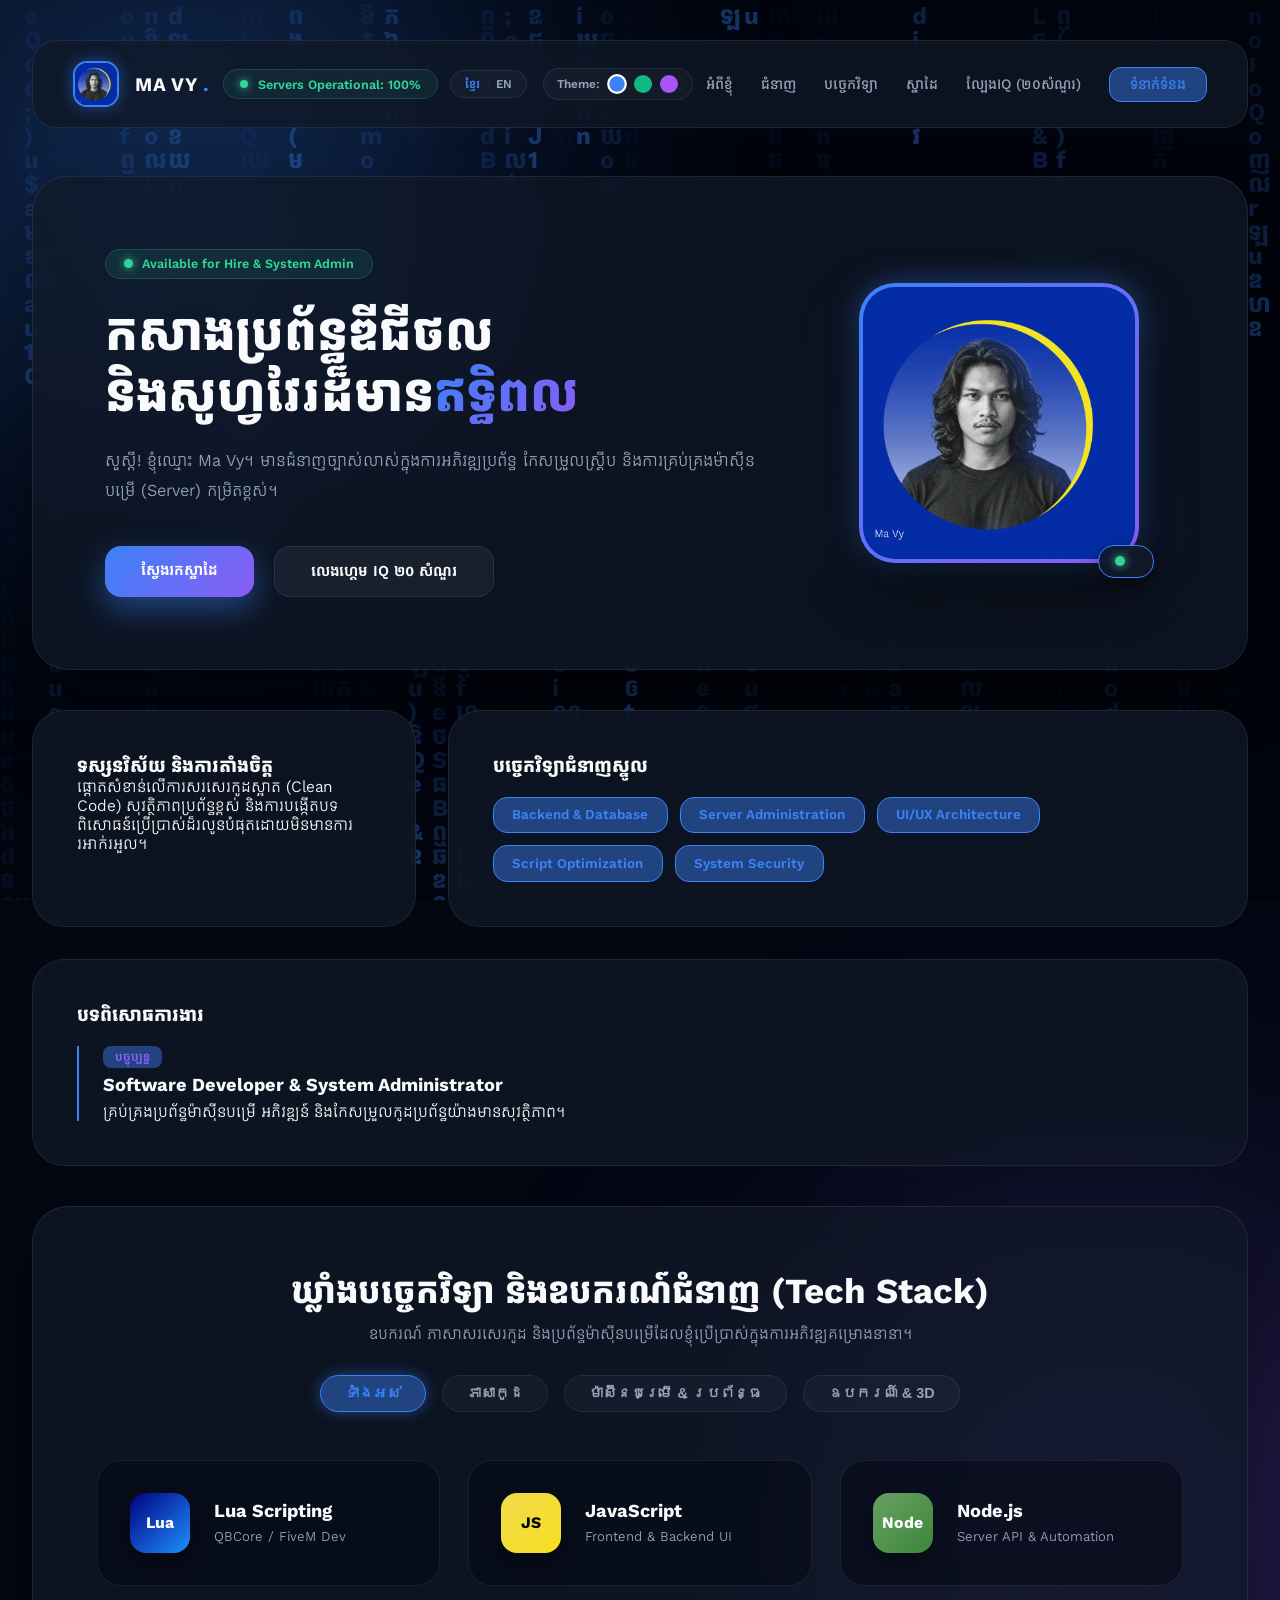
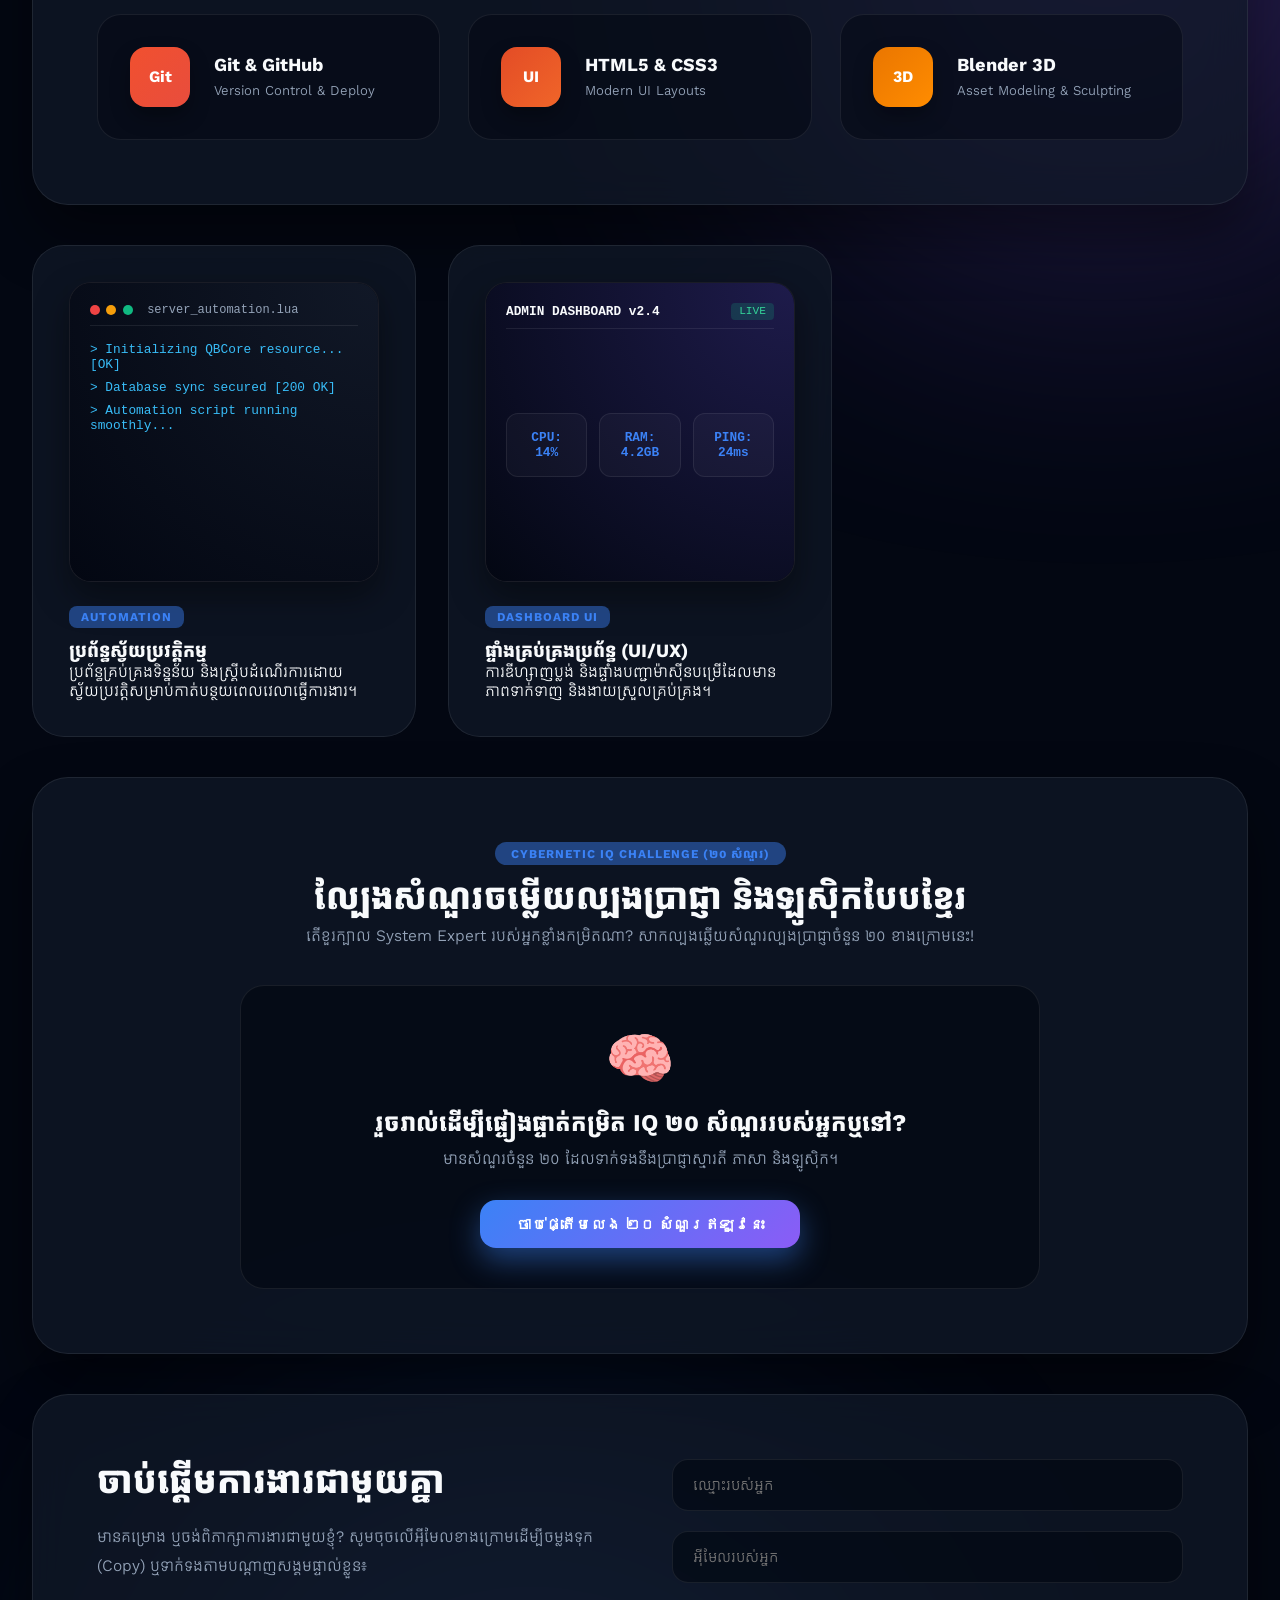
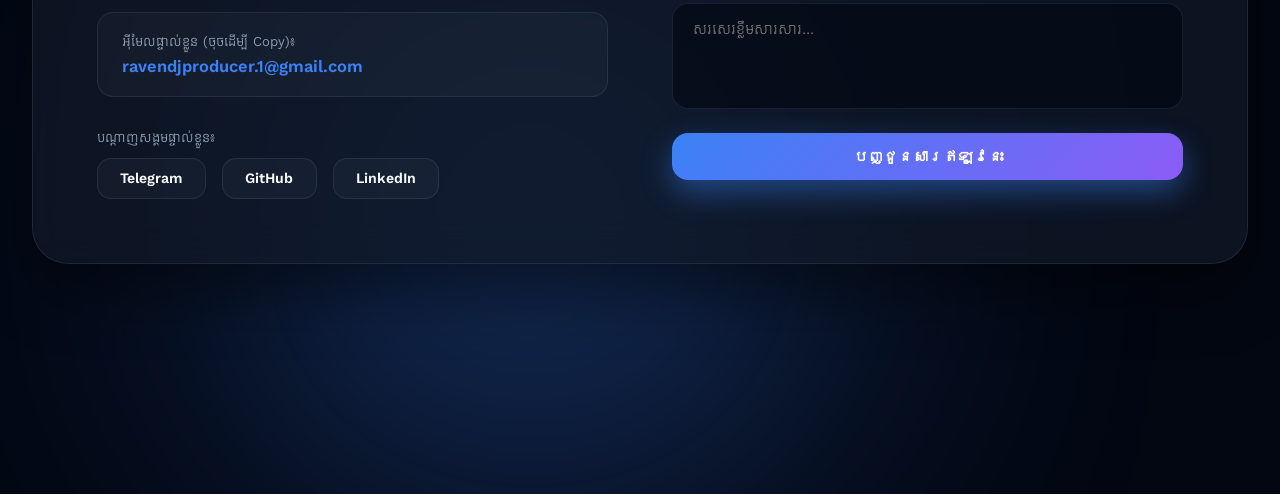
==== index.html @ eb04d9f8 "Add files via upload" ====
<!DOCTYPE html>
<html lang="km" class="scroll-smooth">
<head>
    <meta charset="UTF-8">
    <meta name="viewport" content="width=device-width, initial-scale=1.0">
    <title>Ma Vy | Elite Software Developer & System Administrator Portfolio</title>
    
    <!-- SEO Meta Tags -->
    <meta name="description" content="Official Portfolio of Ma Vy - Professional Software Developer, QBCore/FiveM Scripter, and System Administrator.">
    <meta name="keywords" content="Ma Vy, Software Developer, System Administrator, FiveM Developer, QBCore, Lua, JavaScript, Web Portfolio">
    <meta name="author" content="Ma Vy">

    <!-- Open Graph / Social Media Sharing Tags -->
    <meta property="og:type" content="website">
    <meta property="og:title" content="Ma Vy | Elite Software Developer & System Administrator">
    <meta property="og:description" content="Explore my projects, professional skills in backend systems, Lua scripting, automation, and play the 20-Question Khmer IQ Game.">
    <meta property="og:image" content="LOGO-2.png">

    <!-- Stylesheets -->
    <link rel="stylesheet" href="style.css">
    <link rel="stylesheet" href="profile.css">
    <!-- AOS Animation Library CSS -->
    <link href="https://unpkg.com/aos@2.3.1/dist/aos.css" rel="stylesheet">
    <!-- Google Font -->
    <link href="https://fonts.googleapis.com/css2?family=Kantumruy+Pro:wght@300;400;500;600;700;800&display=swap" rel="stylesheet">
</head>
<body data-theme-color="blue" data-lang="km">

    <!-- 🌟 Khmer & Hacker Code Rain Canvas Background -->
    <canvas id="matrixCanvas"></canvas>

    <!-- Animated Background Motion Orbs -->
    <div class="ambient-glow glow-1"></div>
    <div class="ambient-glow glow-2"></div>
    <div class="ambient-glow glow-3"></div>

    <div class="site-wrapper">

        <!-- Top Navigation / Header -->
        <header class="site-header" data-aos="fade-down" data-aos-duration="800">
            <div class="brand-box">
                <div class="brand-avatar">
                    <img src="LOGO-2.png" alt="Ma Vy">
                </div>
                <span class="brand-name">MA VY <span class="dot">.</span></span>
            </div>

            <!-- Global Live Status Badge for Header -->
            <div class="header-status-indicator">
                <span class="status-pulse"></span>
                <span class="status-text" data-i18n="servers_status">Servers Operational: 100%</span>
            </div>

            <div class="header-controls">
                <!-- Language Switcher Toggle -->
                <div class="lang-switcher" id="langSwitchBtn" title="ប្តូរភាសា / Change Language">
                    <span class="lang-badge active" data-lang-val="km">ខ្មែរ</span>
                    <span class="lang-divider">/</span>
                    <span class="lang-badge" data-lang-val="en">EN</span>
                </div>

                <!-- Interactive Accent Color Switcher -->
                <div class="theme-switcher">
                    <span class="switcher-label">Theme:</span>
                    <button class="color-dot blue active" data-color="blue" title="Cyber Blue"></button>
                    <button class="color-dot green" data-color="green" title="Matrix Green"></button>
                    <button class="color-dot purple" data-color="purple" title="Neon Purple"></button>
                </div>
            </div>

            <nav class="nav-links">
                <a href="#about" data-i18n="nav_about">អំពីខ្ញុំ</a>
                <a href="#skills" data-i18n="nav_skills">ជំនាញ</a>
                <a href="#techstack" data-i18n="nav_techstack">បច្ចេកវិទ្យា</a>
                <a href="#projects" data-i18n="nav_projects">ស្នាដៃ</a>
                <a href="#iqgame" data-i18n="nav_game">ល្បែងIQ (២០សំណួរ)</a>
                <a href="#contact" class="nav-contact-btn" data-i18n="nav_contact">ទំនាក់ទំនង</a>
            </nav>
        </header>

        <!-- Hero Section -->
        <section class="hero-section">
            <div class="hero-content" data-aos="fade-right" data-aos-duration="1000">
                <div class="live-badge">
                    <span class="pulse-dot"></span>
                    <span data-i18n="hero_badge">Available for Hire & System Admin</span>
                </div>
                <h1 class="hero-title"><span data-i18n="hero_title_1">កសាងប្រព័ន្ធឌីជីថល</span> <br><span data-i18n="hero_title_2">និងសូហ្វវែរដ៏មាន</span><span class="text-gradient" data-i18n="hero_title_3">ឥទ្ធិពល</span></h1>
                <p class="hero-desc" data-i18n="hero_desc">
                    សួស្តី! ខ្ញុំឈ្មោះ Ma Vy។ មានជំនាញច្បាស់លាស់ក្នុងការអភិវឌ្ឍប្រព័ន្ធ កែសម្រួលស្គ្រីប និងការគ្រប់គ្រងម៉ាស៊ីនបម្រើ (Server) កម្រិតខ្ពស់។
                </p>
                <div class="hero-cta">
                    <a href="#projects" class="btn-glow" data-i18n="btn_projects">ស្វែងរកស្នាដៃ</a>
                    <a href="#iqgame" class="btn-glass" data-i18n="btn_game">លេងហ្គេម IQ ២០ សំណួរ</a>
                </div>
            </div>
            <div class="hero-image-box" data-aos="fade-left" data-aos-duration="1000">
                <div class="image-frame-container">
                    <div class="image-frame">
                        <img src="LOGO-2.png" alt="Ma Vy Profile">
                    </div>
                    <!-- Live Server / Work Status Floating Badge -->
                    <div class="floating-status-badge">
                        <span class="status-dot-mini"></span>
                        <div>
                    
                        </div>
                    </div>
                </div>
            </div>
        </section>

        <!-- Bento Grid Main Showcase -->
        <section class="bento-container">
            
            <!-- About Card -->
            <div class="bento-box about-box glow-card" id="about" data-aos="fade-up" data-aos-duration="800">
                <div class="mouse-glow"></div>
                <h3 data-i18n="about_title">ទស្សនវិស័យ និងការតាំងចិត្ត</h3>
                <p data-i18n="about_desc">ផ្តោតសំខាន់លើការសរសេរកូដស្អាត (Clean Code) សុវត្ថិភាពប្រព័ន្ធខ្ពស់ និងការបង្កើតបទពិសោធន៍ប្រើប្រាស់ដ៏រលូនបំផុតដោយមិនមានការរអាក់រអួល។</p>
            </div>

            <!-- Skills Card -->
            <div class="bento-box skills-box glow-card" id="skills" data-aos="fade-up" data-aos-duration="800" data-aos-delay="100">
                <div class="mouse-glow"></div>
                <h3 data-i18n="skills_title">បច្ចេកវិទ្យាជំនាញស្នូល</h3>
                <div class="tech-pills">
                    <span>Backend & Database</span>
                    <span>Server Administration</span>
                    <span>UI/UX Architecture</span>
                    <span>Script Optimization</span>
                    <span>System Security</span>
                </div>
            </div>

            <!-- Experience Card -->
            <div class="bento-box exp-box glow-card" data-aos="fade-up" data-aos-duration="800" data-aos-delay="200">
                <div class="mouse-glow"></div>
                <h3 data-i18n="exp_title">បទពិសោធការងារ</h3>
                <div class="exp-timeline">
                    <span class="exp-badge" data-i18n="exp_badge">បច្ចុប្បន្ន</span>
                    <h4 data-i18n="exp_position">Software Developer & System Administrator</h4>
                    <p data-i18n="exp_desc">គ្រប់គ្រងប្រព័ន្ធម៉ាស៊ីនបម្រើ អភិវឌ្ឍន៍ និងកែសម្រួលកូដប្រព័ន្ធយ៉ាងមានសុវត្ថិភាព។</p>
                </div>
            </div>

        </section>

        <!-- Tech Stack & Skills Category Filter Section -->
        <section class="techstack-section" id="techstack" data-aos="fade-up" data-aos-duration="1000">
            <div class="techstack-header">
                <h2 data-i18n="tech_section_title">ឃ្លាំងបច្ចេកវិទ្យា និងឧបករណ៍ជំនាញ (Tech Stack)</h2>
                <p data-i18n="tech_section_desc">ឧបករណ៍ ភាសាសរសេរកូដ និងប្រព័ន្ធម៉ាស៊ីនបម្រើដែលខ្ញុំប្រើប្រាស់ក្នុងការអភិវឌ្ឍគម្រោងនានា។</p>
                
                <!-- Category Filter Buttons -->
                <div class="tech-filter-buttons">
                    <button class="filter-btn active" data-filter="all" data-i18n="filter_all">ទាំងអស់</button>
                    <button class="filter-btn" data-filter="languages" data-i18n="filter_lang">ភាសាកូដ</button>
                    <button class="filter-btn" data-filter="server" data-i18n="filter_server">ម៉ាស៊ីនបម្រើ & ប្រព័ន្ធ</button>
                    <button class="filter-btn" data-filter="tools" data-i18n="filter_tools">ឧបករណ៍ & 3D</button>
                </div>
            </div>

            <!-- Tech Grid Items -->
            <div class="tech-grid">
                <!-- Item 1: Lua -->
                <div class="tech-card glow-card" data-category="languages">
                    <div class="mouse-glow"></div>
                    <div class="tech-icon-box lua-color">Lua</div>
                    <div class="tech-info">
                        <h4>Lua Scripting</h4>
                        <span>QBCore / FiveM Dev</span>
                    </div>
                </div>

                <!-- Item 2: JavaScript -->
                <div class="tech-card glow-card" data-category="languages">
                    <div class="mouse-glow"></div>
                    <div class="tech-icon-box js-color">JS</div>
                    <div class="tech-info">
                        <h4>JavaScript</h4>
                        <span>Frontend & Backend UI</span>
                    </div>
                </div>

                <!-- Item 3: Node.js -->
                <div class="tech-card glow-card" data-category="server">
                    <div class="mouse-glow"></div>
                    <div class="tech-icon-box node-color">Node</div>
                    <div class="tech-info">
                        <h4>Node.js</h4>
                        <span>Server API & Automation</span>
                    </div>
                </div>

                <!-- Item 4: Git / GitHub -->
                <div class="tech-card glow-card" data-category="tools">
                    <div class="mouse-glow"></div>
                    <div class="tech-icon-box git-color">Git</div>
                    <div class="tech-info">
                        <h4>Git & GitHub</h4>
                        <span>Version Control & Deploy</span>
                    </div>
                </div>

                <!-- Item 5: HTML / CSS -->
                <div class="tech-card glow-card" data-category="languages">
                    <div class="mouse-glow"></div>
                    <div class="tech-icon-box html-color">UI</div>
                    <div class="tech-info">
                        <h4>HTML5 & CSS3</h4>
                        <span>Modern UI Layouts</span>
                    </div>
                </div>

                <!-- Item 6: Blender / 3D -->
                <div class="tech-card glow-card" data-category="tools">
                    <div class="mouse-glow"></div>
                    <div class="tech-icon-box blender-color">3D</div>
                    <div class="tech-info">
                        <h4>Blender 3D</h4>
                        <span>Asset Modeling & Sculpting</span>
                    </div>
                </div>
            </div>
        </section>

        <!-- Projects Bento Showcase -->
        <section class="bento-container" style="margin-top: 2.5rem;">
            <div class="bento-box project-card-item project-box-1 glow-card" id="projects" data-aos="fade-up" data-aos-duration="800">
                <div class="mouse-glow"></div>
                <div class="project-image-wrapper">
                    <div class="project-mockup-screen automation-bg">
                        <div class="terminal-header">
                            <span class="t-dot red"></span>
                            <span class="t-dot yellow"></span>
                            <span class="t-dot green"></span>
                            <span class="t-title">server_automation.lua</span>
                        </div>
                        <div class="terminal-body">
                            <code>> Initializing QBCore resource... [OK]</code>
                            <code>> Database sync secured [200 OK]</code>
                            <code>> Automation script running smoothly...</code>
                        </div>
                    </div>
                    <img src="project-1.jpg" alt="Project Automation Script" onerror="this.style.display='none'">
                </div>
                <div class="project-content">
                    <div class="project-preview-badge">AUTOMATION</div>
                    <h3 data-i18n="proj_1_title">ប្រព័ន្ធស្វ័យប្រវត្តិកម្ម</h3>
                    <p data-i18n="proj_1_desc">ប្រព័ន្ធគ្រប់គ្រងទិន្នន័យ និងស្គ្រីបដំណើរការដោយស្វ័យប្រវត្តិសម្រាប់កាត់បន្ថយពេលវេលាធ្វើការងារ។</p>
                </div>
            </div>

            <div class="bento-box project-card-item project-box-2 glow-card" data-aos="fade-up" data-aos-duration="800" data-aos-delay="100">
                <div class="mouse-glow"></div>
                <div class="project-image-wrapper">
                    <div class="project-mockup-screen dashboard-bg">
                        <div class="dashboard-preview-header">
                            <span class="db-title">ADMIN DASHBOARD v2.4</span>
                            <span class="db-status">LIVE</span>
                        </div>
                        <div class="dashboard-preview-grid">
                            <div class="db-card">CPU: 14%</div>
                            <div class="db-card">RAM: 4.2GB</div>
                            <div class="db-card">PING: 24ms</div>
                        </div>
                    </div>
                    <img src="project-2.jpg" alt="Project Dashboard UI" onerror="this.style.display='none'">
                </div>
                <div class="project-content">
                    <div class="project-preview-badge">DASHBOARD UI</div>
                    <h3 data-i18n="proj_2_title">ផ្ទាំងគ្រប់គ្រងប្រព័ន្ធ (UI/UX)</h3>
                    <p data-i18n="proj_2_desc">ការឌីហ្សាញប្លង់ និងផ្ទាំងបញ្ជាម៉ាស៊ីនបម្រើដែលមានភាពទាក់ទាញ និងងាយស្រួលគ្រប់គ្រង។</p>
                </div>
            </div>
        </section>

        <!-- IQ Quiz Game Section (20 Questions Khmer & Logic) -->
        <section class="iq-game-section" id="iqgame" data-aos="fade-up" data-aos-duration="1000">
            <div class="iq-game-card glow-card">
                <div class="mouse-glow"></div>
                <div class="iq-header">
                    <span class="iq-badge" data-i18n="iq_badge">CYBERNETIC IQ CHALLENGE (២០ សំណួរ)</span>
                    <h2 data-i18n="iq_title">ល្បែងសំណួរចម្លើយល្បងប្រាជ្ញា និងឡូស៊ិកបែបខ្មែរ</h2>
                    <p data-i18n="iq_desc">តើខួរក្បាល System Expert របស់អ្នកខ្លាំងកម្រិតណា? សាកល្បងឆ្លើយសំណួរល្បងប្រាជ្ញាចំនួន ២០ ខាងក្រោមនេះ!</p>
                </div>

                <div class="quiz-box" id="quizBox">
                    <div class="quiz-start-screen" id="quizStartScreen">
                        <div class="quiz-icon-pulse">🧠</div>
                        <h3 data-i18n="quiz_ready">រួចរាល់ដើម្បីផ្ទៀងផ្ទាត់កម្រិត IQ ២០ សំណួររបស់អ្នកឬនៅ?</h3>
                        <p data-i18n="quiz_rules">មានសំណួរចំនួន ២០ ដែលទាក់ទងនឹងប្រាជ្ញាស្មារតី ភាសា និងឡូស៊ិក។</p>
                        <button class="btn-glow" id="startQuizBtn" data-i18n="quiz_start_btn">ចាប់ផ្តើមលេង ២០ សំណួរឥឡូវនេះ</button>
                    </div>

                    <div class="quiz-question-screen" id="quizQuestionScreen" style="display: none;">
                        <div class="quiz-progress-bar-row">
                            <span id="questionCounter">សំណួរទី ១ ក្នុងចំណោម ២០</span>
                            <span id="quizScoreTracker">ពិន្ទុ: 0</span>
                        </div>
                        <h3 id="questionText" class="question-text">សំនួរនឹងបង្ហាញនៅទីនេះ...</h3>
                        <div class="options-grid" id="optionsGrid"></div>
                    </div>

                    <div class="quiz-result-screen" id="quizResultScreen" style="display: none;">
                        <div class="result-trophy">🏆</div>
                        <h3 data-i18n="quiz_done">លទ្ធផលតេស្ត IQ ២០ សំណួររបស់អ្នក</h3>
                        <p id="resultMessage" class="result-message-text">អ្នកទទួលបានពិន្ទុ...</p>
                        <button class="btn-glow" id="restartQuizBtn" data-i18n="quiz_restart_btn">លេងម្តងទៀត</button>
                    </div>
                </div>
            </div>
        </section>

        <!-- Contact Section -->
        <section class="contact-section" id="contact" data-aos="fade-up" data-aos-duration="1000">
            <div class="contact-card-modern glow-card">
                <div class="mouse-glow"></div>
                <div class="contact-info-side">
                    <h2 data-i18n="contact_heading">ចាប់ផ្តើមការងារជាមួយគ្នា</h2>
                    <p data-i18n="contact_desc">មានគម្រោង ឬចង់ពិភាក្សាការងារជាមួយខ្ញុំ? សូមចុចលើអ៊ីមែលខាងក្រោមដើម្បីចម្លងទុក (Copy) ឬទាក់ទងតាមបណ្តាញសង្គមផ្ទាល់ខ្លួន៖</p>
                    
                    <div class="email-direct copy-trigger" id="copyEmailBtn" data-email="ravendjproducer.1@gmail.com" title="ចុចเพื่อ Copy អ៊ីមែល">
                        <div class="email-header-row">
                            <span data-i18n="email_label">អ៊ីមែលផ្ទាល់ខ្លួន (ចុចដើម្បី Copy)៖</span>
                            <span class="copy-feedback" id="copyFeedback">Copied!</span>
                        </div>
                        <a href="javascript:void(0);" class="email-text-val">ravendjproducer.1@gmail.com</a>
                    </div>

                    <div class="social-links-box">
                        <span data-i18n="social_label">បណ្តាញសង្គមផ្ទាល់ខ្លួន៖</span>
                        <div class="social-buttons">
                            <a href="https://t.me/RaaVann" target="_blank" class="social-btn telegram">Telegram</a>
                            <a href="https://github.com/ravendjproducer" target="_blank" class="social-btn github">GitHub</a>
                            <a href="https://linkedin.com" target="_blank" class="social-btn linkedin">LinkedIn</a>
                        </div>
                    </div>
                </div>

                <form id="contactForm" class="contact-form-side">
                    <div class="input-group">
                        <input type="text" id="senderName" data-i18n-placeholder="form_name" placeholder="ឈ្មោះរបស់អ្នក" required>
                    </div>
                    <div class="input-group">
                        <input type="email" id="senderEmail" data-i18n-placeholder="form_email" placeholder="អ៊ីមែលរបស់អ្នក" required>
                    </div>
                    <div class="input-group">
                        <textarea id="senderMessage" rows="4" data-i18n-placeholder="form_msg" placeholder="សរសេរខ្លឹមសារសារ..." required></textarea>
                    </div>
                    <button type="submit" id="submitBtn" class="btn-glow full-w" data-i18n="form_submit">បញ្ជូនសារឥឡូវនេះ</button>
                </form>
            </div>
        </section>

        <!-- Footer -->
        <footer class="site-footer" data-aos="fade" data-aos-duration="800">
            <p data-i18n="footer_text">&copy; 2026 Ma Vy. រក្សាសិទ្ធិគ្រប់យ៉ាង។ រចនា និងអភិវឌ្ឍដោយភាពប្រណីត។</p>
        </footer>

    </div>

    <!-- AOS Animation Library JS -->
    <script src="https://unpkg.com/aos@2.3.1/dist/aos.js"></script>
    <!-- Script File -->
    <script src="script.js"></script>
</body>
</html>
---- style.css ----
* {
    margin: 0;
    padding: 0;
    box-sizing: border-box;
}

:root {
    --bg-deep: #030712;
    --card-surface: rgba(17, 24, 39, 0.75);
    --card-hover: rgba(30, 41, 59, 0.85);
    --border-glass: rgba(255, 255, 255, 0.08);
    --text-main: #f8fafc;
    --text-muted: #94a3b8;

    --accent-color: #3b82f6;
    --accent-secondary: #8b5cf6;
    --accent-glow: rgba(59, 130, 246, 0.45);
    --status-color: #34d399;
}

body[data-theme-color="green"] {
    --accent-color: #10b981;
    --accent-secondary: #06b6d4;
    --accent-glow: rgba(16, 185, 129, 0.45);
    --status-color: #10b981;
}

body[data-theme-color="purple"] {
    --accent-color: #a855f7;
    --accent-secondary: #ec4899;
    --accent-glow: rgba(168, 85, 247, 0.45);
    --status-color: #c084fc;
}

body {
    font-family: 'Kantumruy Pro', sans-serif;
    background-color: var(--bg-deep);
    color: var(--text-main);
    min-height: 100vh;
    overflow-x: hidden;
    position: relative;
    transition: background-color 0.5s ease;
}

/* 🌟 Khmer & Hacker Code Rain Canvas (Large & Clear) */
#matrixCanvas {
    position: fixed;
    top: 0;
    left: 0;
    width: 100vw;
    height: 100vh;
    z-index: -2;
    pointer-events: none;
    opacity: 0.35; 
}

/* Background Animated Motion Orbs */
.ambient-glow {
    position: absolute;
    width: 550px;
    height: 550px;
    border-radius: 50%;
    filter: blur(160px);
    z-index: -1;
    opacity: 0.4;
    pointer-events: none;
    transition: background 0.5s ease;
}

.glow-1 {
    top: -100px;
    left: -100px;
    background: var(--accent-color);
    animation: floatOrb1 12s ease-in-out infinite alternate;
}

.glow-2 {
    top: 35%;
    right: -100px;
    background: var(--accent-secondary);
    animation: floatOrb2 15s ease-in-out infinite alternate;
}

.glow-3 {
    bottom: -100px;
    left: 20%;
    background: var(--accent-color);
    animation: floatOrb1 18s ease-in-out infinite alternate;
}

@keyframes floatOrb1 {
    0% { transform: translate(0, 0) scale(1); }
    50% { transform: translate(80px, 100px) scale(1.15); }
    100% { transform: translate(-50px, 60px) scale(0.9); }
}

@keyframes floatOrb2 {
    0% { transform: translate(0, 0) scale(1); }
    50% { transform: translate(-90px, -80px) scale(1.2); }
    100% { transform: translate(60px, -120px) scale(0.95); }
}

.site-wrapper {
    max-width: 1440px;
    margin: 0 auto;
    padding: 2.5rem 2rem;
    position: relative;
    z-index: 1;
}

/* Header & Nav */
.site-header {
    display: flex;
    justify-content: space-between;
    align-items: center;
    padding: 1.25rem 2.5rem;
    background: var(--card-surface);
    backdrop-filter: blur(20px);
    -webkit-backdrop-filter: blur(20px);
    border: 1px solid var(--border-glass);
    border-radius: 24px;
    margin-bottom: 3rem;
}

.brand-box {
    display: flex;
    align-items: center;
    gap: 1rem;
}

.brand-name {
    font-weight: 800;
    font-size: 1.2rem;
    letter-spacing: 1px;
}

.brand-name .dot {
    color: var(--accent-color);
    transition: color 0.3s ease;
}

.header-status-indicator {
    display: flex;
    align-items: center;
    gap: 0.6rem;
    background: rgba(52, 211, 153, 0.08);
    border: 1px solid rgba(52, 211, 153, 0.2);
    padding: 0.4rem 1rem;
    border-radius: 50px;
}

.status-pulse {
    width: 8px;
    height: 8px;
    background-color: var(--status-color);
    border-radius: 50%;
    box-shadow: 0 0 8px var(--status-color);
    animation: pulse 2s infinite;
}

.status-text {
    font-size: 0.8rem;
    font-weight: 600;
    color: var(--status-color);
}

.header-controls {
    display: flex;
    align-items: center;
    gap: 1rem;
}

.lang-switcher {
    display: flex;
    align-items: center;
    gap: 0.35rem;
    background: rgba(255, 255, 255, 0.03);
    border: 1px solid var(--border-glass);
    padding: 0.35rem 0.85rem;
    border-radius: 50px;
    cursor: pointer;
    transition: border-color 0.3s ease;
}

.lang-switcher:hover { border-color: var(--accent-color); }
.lang-badge { font-size: 0.75rem; font-weight: 600; color: var(--text-muted); }
.lang-badge.active { color: var(--accent-color); }
.lang-divider { font-size: 0.75rem; color: var(--border-glass); }

.theme-switcher {
    display: flex;
    align-items: center;
    gap: 0.5rem;
    background: rgba(255, 255, 255, 0.03);
    border: 1px solid var(--border-glass);
    padding: 0.35rem 0.85rem;
    border-radius: 50px;
}

.switcher-label { font-size: 0.75rem; color: var(--text-muted); font-weight: 600; }
.color-dot {
    width: 18px;
    height: 18px;
    border-radius: 50%;
    border: 2px solid transparent;
    cursor: pointer;
    transition: transform 0.2s ease;
}

.color-dot:hover { transform: scale(1.15); }
.color-dot.blue { background-color: #3b82f6; }
.color-dot.green { background-color: #10b981; }
.color-dot.purple { background-color: #a855f7; }
.color-dot.active { border-color: #fff; transform: scale(1.1); }

.nav-links {
    display: flex;
    align-items: center;
    gap: 1.75rem;
}

.nav-links a {
    color: var(--text-muted);
    text-decoration: none;
    font-size: 0.9rem;
    font-weight: 500;
    transition: color 0.3s ease;
}

.nav-links a:hover { color: var(--text-main); }

.nav-contact-btn {
    background: var(--accent-glow);
    color: var(--accent-color) !important;
    padding: 0.5rem 1.25rem;
    border-radius: 12px;
    border: 1px solid var(--accent-color);
    transition: all 0.3s ease !important;
}

.nav-contact-btn:hover {
    background: var(--accent-color) !important;
    color: #fff !important;
}

/* Hero Section */
.hero-section {
    display: grid;
    grid-template-columns: 1.3fr 0.7fr;
    gap: 4rem;
    align-items: center;
    background: var(--card-surface);
    backdrop-filter: blur(20px);
    border: 1px solid var(--border-glass);
    border-radius: 36px;
    padding: 4.5rem;
    margin-bottom: 2.5rem;
    box-shadow: 0 30px 60px rgba(0, 0, 0, 0.45);
}

.live-badge {
    display: inline-flex;
    align-items: center;
    gap: 0.6rem;
    padding: 0.4rem 1.1rem;
    background: rgba(52, 211, 153, 0.1);
    border: 1px solid rgba(52, 211, 153, 0.2);
    color: var(--status-color);
    border-radius: 50px;
    font-size: 0.8rem;
    font-weight: 600;
    margin-bottom: 1.5rem;
}

.pulse-dot {
    width: 9px;
    height: 9px;
    background-color: var(--status-color);
    border-radius: 50%;
    box-shadow: 0 0 10px var(--status-color);
    animation: pulse 2s infinite;
}

@keyframes pulse {
    0% { transform: scale(0.95); opacity: 0.8; }
    50% { transform: scale(1.2); opacity: 1; }
    100% { transform: scale(0.95); opacity: 0.8; }
}

.hero-title {
    font-size: 3.2rem;
    font-weight: 800;
    line-height: 1.2;
    margin-bottom: 1.25rem;
}

.text-gradient {
    background: linear-gradient(135deg, var(--accent-color), var(--accent-secondary));
    -webkit-background-clip: text;
    -webkit-text-fill-color: transparent;
}

.hero-desc {
    color: var(--text-muted);
    font-size: 1.05rem;
    line-height: 1.8;
    margin-bottom: 2.5rem;
}

.hero-cta { display: flex; gap: 1.25rem; }

.btn-glow {
    background: linear-gradient(135deg, var(--accent-color), var(--accent-secondary));
    color: #fff;
    padding: 0.95rem 2.25rem;
    border-radius: 16px;
    font-size: 0.95rem;
    font-weight: 600;
    text-decoration: none;
    box-shadow: 0 12px 30px var(--accent-glow);
    transition: transform 0.3s ease, opacity 0.3s ease;
    border: none;
    cursor: pointer;
    text-align: center;
}

.btn-glow:hover { transform: translateY(-2px); opacity: 0.9; }

.btn-glass {
    background: rgba(255, 255, 255, 0.05);
    border: 1px solid var(--border-glass);
    color: var(--text-main);
    padding: 0.95rem 2.25rem;
    border-radius: 16px;
    font-size: 0.95rem;
    font-weight: 600;
    text-decoration: none;
    transition: background 0.3s ease;
    text-align: center;
}

.btn-glass:hover { background: rgba(255, 255, 255, 0.1); }

/* Bento Grid System */
.bento-container {
    display: grid;
    grid-template-columns: repeat(3, 1fr);
    gap: 2rem;
    margin-bottom: 2.5rem;
}

.bento-box {
    background: var(--card-surface);
    backdrop-filter: blur(20px);
    border: 1px solid var(--border-glass);
    border-radius: 32px;
    padding: 2.75rem;
    transition: transform 0.4s cubic-bezier(0.16, 1, 0.3, 1), border-color 0.4s ease, box-shadow 0.4s ease;
    position: relative;
    overflow: hidden;
}

.glow-card { position: relative; }

.glow-card:hover {
    transform: translateY(-6px);
    border-color: var(--accent-color);
    background: var(--card-hover);
    box-shadow: 0 0 35px var(--accent-glow), 0 25px 50px rgba(0, 0, 0, 0.5);
}

.mouse-glow {
    position: absolute;
    width: 300px;
    height: 300px;
    background: radial-gradient(circle, var(--accent-glow) 0%, rgba(59, 130, 246, 0) 70%);
    border-radius: 50%;
    transform: translate(-50%, -50%);
    pointer-events: none;
    opacity: 0;
    transition: opacity 0.3s ease;
    z-index: 1;
}

.glow-card:hover .mouse-glow { opacity: 0.8; }

.bento-box h3, .bento-box p, .bento-box .tech-pills, .bento-box .exp-timeline, .bento-box .project-image-wrapper, .bento-box .project-content {
    position: relative;
    z-index: 2;
}

.about-box { grid-column: span 1; }
.skills-box { grid-column: span 2; }

.tech-pills {
    display: flex;
    flex-wrap: wrap;
    gap: 0.75rem;
    margin-top: 1.25rem;
}

.tech-pills span {
    background: var(--accent-glow);
    color: var(--accent-color);
    border: 1px solid var(--accent-color);
    padding: 0.55rem 1.15rem;
    border-radius: 14px;
    font-size: 0.85rem;
    font-weight: 600;
}

.exp-box { grid-column: span 3; }

.exp-timeline {
    margin-top: 1.25rem;
    position: relative;
    padding-left: 1.5rem;
    border-left: 2px solid var(--accent-color);
}

.exp-badge {
    display: inline-block;
    font-size: 0.75rem;
    background: var(--accent-glow);
    color: var(--accent-secondary);
    padding: 0.25rem 0.75rem;
    border-radius: 8px;
    font-weight: 600;
    margin-bottom: 0.4rem;
}

.exp-timeline h4 { font-size: 1.15rem; margin-bottom: 0.35rem; }

/* Tech Stack Section */
.techstack-section {
    background: var(--card-surface);
    backdrop-filter: blur(20px);
    border: 1px solid var(--border-glass);
    border-radius: 36px;
    padding: 4rem;
    margin-bottom: 2.5rem;
    box-shadow: 0 30px 60px rgba(0, 0, 0, 0.45);
}

.techstack-header { text-align: center; margin-bottom: 3rem; }
.techstack-header h2 { font-size: 2.2rem; font-weight: 800; margin-bottom: 0.75rem; }
.techstack-header p { color: var(--text-muted); font-size: 1rem; margin-bottom: 2rem; }

.tech-filter-buttons {
    display: flex;
    justify-content: center;
    gap: 1rem;
    flex-wrap: wrap;
}

.filter-btn {
    background: rgba(255, 255, 255, 0.03);
    border: 1px solid var(--border-glass);
    color: var(--text-muted);
    padding: 0.6rem 1.5rem;
    border-radius: 50px;
    font-size: 0.9rem;
    font-weight: 600;
    cursor: pointer;
    transition: all 0.3s ease;
}

.filter-btn:hover { color: var(--text-main); border-color: var(--accent-color); }
.filter-btn.active {
    background: var(--accent-glow);
    color: var(--accent-color);
    border-color: var(--accent-color);
    box-shadow: 0 0 15px var(--accent-glow);
}

.tech-grid {
    display: grid;
    grid-template-columns: repeat(3, 1fr);
    gap: 1.75rem;
}

.tech-card {
    background: rgba(3, 7, 18, 0.5);
    border: 1px solid var(--border-glass);
    border-radius: 24px;
    padding: 2rem;
    display: flex;
    align-items: center;
    gap: 1.5rem;
    transition: all 0.4s cubic-bezier(0.16, 1, 0.3, 1);
    position: relative;
    overflow: hidden;
}

.tech-card:hover {
    transform: translateY(-5px);
    border-color: var(--accent-color);
    box-shadow: 0 20px 40px rgba(0, 0, 0, 0.5);
}

.tech-icon-box {
    width: 60px;
    height: 60px;
    border-radius: 16px;
    display: flex;
    align-items: center;
    justify-content: center;
    font-weight: 800;
    font-size: 1rem;
    flex-shrink: 0;
    position: relative;
    z-index: 2;
    box-shadow: 0 10px 20px rgba(0,0,0,0.3);
}

.lua-color { background: linear-gradient(135deg, #000080, #1e90ff); color: #fff; }
.js-color { background: linear-gradient(135deg, #f0db4f, #f7df1e); color: #000; }
.node-color { background: linear-gradient(135deg, #68a063, #3c873a); color: #fff; }
.git-color { background: linear-gradient(135deg, #f1502f, #e84d3d); color: #fff; }
.html-color { background: linear-gradient(135deg, #e34c26, #f06529); color: #fff; }
.blender-color { background: linear-gradient(135deg, #ea7600, #ff8c00); color: #fff; }

.tech-info { position: relative; z-index: 2; }
.tech-info h4 { font-size: 1.15rem; font-weight: 700; margin-bottom: 0.25rem; }
.tech-info span { font-size: 0.85rem; color: var(--text-muted); }

/* Project Cards */
.project-card-item {
    grid-column: span 1.5;
    padding: 2.25rem !important;
    display: flex;
    flex-direction: column;
    gap: 1.5rem;
}

.project-image-wrapper {
    width: 100%;
    height: 300px;
    border-radius: 22px;
    overflow: hidden;
    border: 1px solid var(--border-glass);
    background: #060913;
    position: relative;
    box-shadow: 0 15px 35px rgba(0, 0, 0, 0.4);
}

.project-image-wrapper img {
    position: absolute;
    top: 0;
    left: 0;
    width: 100%;
    height: 100%;
    object-fit: cover;
    z-index: 2;
    transition: transform 0.6s cubic-bezier(0.16, 1, 0.3, 1);
}

.project-card-item:hover .project-image-wrapper img { transform: scale(1.04); }

.project-mockup-screen {
    position: absolute;
    top: 0;
    left: 0;
    width: 100%;
    height: 100%;
    z-index: 1;
    display: flex;
    flex-direction: column;
    padding: 1.25rem;
    font-family: monospace;
}

.automation-bg { background: radial-gradient(circle at top right, #111827, #030712); }
.terminal-header {
    display: flex;
    align-items: center;
    gap: 0.4rem;
    margin-bottom: 1rem;
    padding-bottom: 0.5rem;
    border-bottom: 1px solid rgba(255, 255, 255, 0.08);
}

.t-dot { width: 10px; height: 10px; border-radius: 50%; }
.t-dot.red { background-color: #ef4444; }
.t-dot.yellow { background-color: #f59e0b; }
.t-dot.green { background-color: #10b981; }
.t-title { font-size: 0.75rem; color: var(--text-muted); margin-left: 0.5rem; }
.terminal-body { display: flex; flex-direction: column; gap: 0.5rem; }
.terminal-body code { font-size: 0.8rem; color: #38bdf8; }

.dashboard-bg {
    background: radial-gradient(circle at top right, #1e1b4b, #030712);
    justify-content: space-between;
}

.dashboard-preview-header {
    display: flex;
    justify-content: space-between;
    align-items: center;
    border-bottom: 1px solid rgba(255, 255, 255, 0.08);
    padding-bottom: 0.5rem;
}

.db-title { font-size: 0.8rem; font-weight: 700; color: var(--text-main); }
.db-status { font-size: 0.7rem; background: rgba(16, 185, 129, 0.2); color: #34d399; padding: 0.15rem 0.5rem; border-radius: 4px; }
.dashboard-preview-grid { display: grid; grid-template-columns: repeat(3, 1fr); gap: 0.75rem; margin: auto 0; }
.db-card { background: rgba(255, 255, 255, 0.03); border: 1px solid var(--border-glass); padding: 1rem; border-radius: 12px; text-align: center; font-size: 0.8rem; font-weight: 600; color: var(--accent-color); }

.project-content { display: flex; flex-direction: column; }
.project-preview-badge {
    display: inline-block;
    font-size: 0.75rem;
    background: var(--accent-glow);
    color: var(--accent-color);
    padding: 0.25rem 0.75rem;
    border-radius: 8px;
    font-weight: 700;
    letter-spacing: 1px;
    margin-bottom: 0.75rem;
    width: fit-content;
}

/* IQ Game Styles */
.iq-game-section { margin-bottom: 2.5rem; }
.iq-game-card {
    background: var(--card-surface);
    backdrop-filter: blur(20px);
    border: 1px solid var(--border-glass);
    border-radius: 36px;
    padding: 4rem;
    box-shadow: 0 30px 60px rgba(0, 0, 0, 0.45);
    position: relative;
    overflow: hidden;
}
.iq-header { text-align: center; margin-bottom: 2.5rem; }
.iq-badge {
    display: inline-block;
    font-size: 0.75rem;
    background: var(--accent-glow);
    color: var(--accent-color);
    padding: 0.3rem 1rem;
    border-radius: 50px;
    font-weight: 700;
    letter-spacing: 1px;
    margin-bottom: 0.75rem;
}
.iq-header h2 { font-size: 2.2rem; font-weight: 800; margin-bottom: 0.5rem; }
.iq-header p { color: var(--text-muted); font-size: 1rem; }
.quiz-box {
    background: rgba(3, 7, 18, 0.6);
    border: 1px solid var(--border-glass);
    border-radius: 24px;
    padding: 2.5rem;
    max-width: 800px;
    margin: 0 auto;
    text-align: center;
}
.quiz-icon-pulse { font-size: 3.5rem; margin-bottom: 1rem; animation: pulse 2s infinite; }
.quiz-start-screen h3, .quiz-result-screen h3 { font-size: 1.5rem; font-weight: 700; margin-bottom: 0.75rem; }
.quiz-start-screen p, .quiz-result-screen p { color: var(--text-muted); font-size: 1rem; margin-bottom: 2rem; }
.quiz-progress-bar-row {
    display: flex;
    justify-content: space-between;
    font-size: 0.85rem;
    color: var(--text-muted);
    margin-bottom: 1.5rem;
    font-weight: 600;
    border-bottom: 1px solid rgba(255, 255, 255, 0.08);
    padding-bottom: 0.75rem;
}
.question-text { font-size: 1.25rem; font-weight: 700; margin-bottom: 2rem; line-height: 1.6; color: var(--text-main); }
.options-grid { display: grid; grid-template-columns: 1fr 1fr; gap: 1rem; }
.option-btn {
    background: rgba(255, 255, 255, 0.03);
    border: 1px solid var(--border-glass);
    color: var(--text-main);
    padding: 1.1rem 1.25rem;
    border-radius: 16px;
    font-size: 0.95rem;
    font-weight: 600;
    cursor: pointer;
    transition: all 0.3s ease;
    text-align: left;
    font-family: inherit;
}
.option-btn:hover { border-color: var(--accent-color); background: var(--accent-glow); transform: translateY(-2px); }
.option-btn.correct { background: rgba(16, 185, 129, 0.2) !important; border-color: #10b981 !important; color: #34d399 !important; }
.option-btn.wrong { background: rgba(239, 68, 68, 0.2) !important; border-color: #ef4444 !important; color: #f87171 !important; }
.result-trophy { font-size: 4rem; margin-bottom: 1rem; }
.result-message-text { font-size: 1.1rem; color: var(--accent-color) !important; font-weight: 700; margin-bottom: 2rem; }

/* Contact Section */
.contact-section { margin-bottom: 3rem; }
.contact-card-modern {
    display: grid;
    grid-template-columns: 1fr 1fr;
    gap: 4rem;
    background: var(--card-surface);
    backdrop-filter: blur(20px);
    border: 1px solid var(--border-glass);
    border-radius: 36px;
    padding: 4rem;
    box-shadow: 0 30px 60px rgba(0, 0, 0, 0.45);
    position: relative;
    overflow: hidden;
}

.contact-info-side { position: relative; z-index: 2; }
.contact-info-side h2 { font-size: 2.3rem; font-weight: 800; margin-bottom: 1.25rem; }
.contact-info-side p { color: var(--text-muted); font-size: 1rem; line-height: 1.8; margin-bottom: 2rem; }

.email-direct {
    background: rgba(255, 255, 255, 0.03);
    border: 1px solid var(--border-glass);
    padding: 1.25rem 1.5rem;
    border-radius: 16px;
    display: flex;
    flex-direction: column;
    gap: 0.4rem;
    margin-bottom: 2rem;
    cursor: pointer;
    transition: all 0.3s ease;
    position: relative;
}

.email-direct:hover {
    border-color: var(--accent-color);
    background: rgba(59, 130, 246, 0.05);
    transform: translateY(-2px);
}

.email-header-row { display: flex; justify-content: space-between; align-items: center; }
.email-direct span { font-size: 0.85rem; color: var(--text-muted); }
.copy-feedback { font-size: 0.8rem; color: var(--status-color); font-weight: 700; opacity: 0; transform: translateY(5px); transition: opacity 0.3s ease; }
.email-direct.copied .copy-feedback { opacity: 1; transform: translateY(0); }
.email-text-val { color: var(--accent-color); font-weight: 600; text-decoration: none; font-size: 1.05rem; }

.social-links-box { display: flex; flex-direction: column; gap: 0.75rem; }
.social-links-box span { font-size: 0.85rem; color: var(--text-muted); }
.social-buttons { display: flex; gap: 1rem; flex-wrap: wrap; }
.social-btn {
    padding: 0.7rem 1.4rem;
    border-radius: 14px;
    font-size: 0.9rem;
    font-weight: 600;
    text-decoration: none;
    border: 1px solid var(--border-glass);
    background: rgba(255, 255, 255, 0.03);
    color: var(--text-main);
    transition: all 0.3s ease;
}
.social-btn:hover { transform: translateY(-2px); }
.social-btn.telegram:hover { background: rgba(0, 136, 204, 0.2); border-color: #0088cc; color: #38bdf8; }
.social-btn.github:hover { background: rgba(255, 255, 255, 0.1); border-color: #fff; }
.social-btn.linkedin:hover { background: rgba(10, 102, 194, 0.2); border-color: #0a66c2; color: #60a5fa; }

.contact-form-side { display: flex; flex-direction: column; gap: 1.25rem; position: relative; z-index: 2; }
.input-group input, .input-group textarea {
    width: 100%;
    background: rgba(3, 7, 18, 0.6);
    border: 1px solid var(--border-glass);
    border-radius: 16px;
    padding: 1rem 1.25rem;
    color: var(--text-main);
    font-family: inherit;
    font-size: 0.95rem;
    outline: none;
    transition: border-color 0.3s ease;
}

.input-group input:focus, .input-group textarea:focus {
    border-color: var(--accent-color);
    box-shadow: 0 0 20px var(--accent-glow);
}
.input-group textarea { resize: none; }
.full-w { width: 100%; }

.site-footer {
    text-align: center;
    color: var(--text-muted);
    font-size: 0.85rem;
    padding-top: 1.5rem;
    border-top: 1px solid var(--border-glass);
}

@media (max-width: 1024px) {
    .site-wrapper { padding: 1.5rem 1rem; }
    .hero-section, .contact-card-modern, .techstack-section, .iq-game-card { grid-template-columns: 1fr; padding: 2.5rem; gap: 2.5rem; }
    .bento-container, .tech-grid, .options-grid { grid-template-columns: 1fr; }
    .about-box, .skills-box, .exp-box, .project-card-item { grid-column: span 1; }
    .nav-links, .header-status-indicator, .header-controls { display: none; }
    .project-image-wrapper { height: 220px; }
}
---- profile.css ----
.brand-avatar {
    width: 46px;
    height: 46px;
    border-radius: 14px;
    overflow: hidden;
    border: 2px solid var(--accent-color);
    box-shadow: 0 0 15px var(--accent-glow);
    transition: transform 0.3s ease;
}

.brand-avatar img { width: 100%; height: 100%; object-fit: cover; display: block; }
.brand-avatar:hover { transform: scale(1.05); }

.hero-image-box { display: flex; justify-content: center; align-items: center; }
.image-frame-container { position: relative; }

.image-frame {
    width: 280px;
    height: 280px;
    border-radius: 36px;
    padding: 4px;
    background: linear-gradient(135deg, var(--accent-color), var(--accent-secondary));
    box-shadow: 0 25px 50px rgba(0, 0, 0, 0.5), 0 0 30px var(--accent-glow);
    transition: transform 0.4s ease;
}

.image-frame img { width: 100%; height: 100%; object-fit: cover; border-radius: 32px; display: block; }
.image-frame:hover { transform: translateY(-5px) scale(1.02); }

.floating-status-badge {
    position: absolute;
    bottom: -15px;
    right: -15px;
    background: rgba(17, 24, 39, 0.9);
    backdrop-filter: blur(12px);
    border: 1px solid var(--accent-color);
    padding: 0.65rem 1rem;
    border-radius: 16px;
    display: flex;
    align-items: center;
    gap: 0.75rem;
    box-shadow: 0 10px 25px rgba(0, 0, 0, 0.5);
    animation: floatBadge 4s ease-in-out infinite alternate;
}

@keyframes floatBadge {
    0% { transform: translateY(0); }
    100% { transform: translateY(-8px); }
}

.status-dot-mini {
    width: 10px;
    height: 10px;
    background-color: var(--status-color);
    border-radius: 50%;
    box-shadow: 0 0 10px var(--status-color);
    animation: pulse 2s infinite;
}

.floating-status-badge .badge-title { display: block; font-size: 0.7rem; color: var(--text-muted); }
.floating-status-badge .badge-sub { display: block; font-size: 0.8rem; font-weight: 700; color: var(--status-color); }
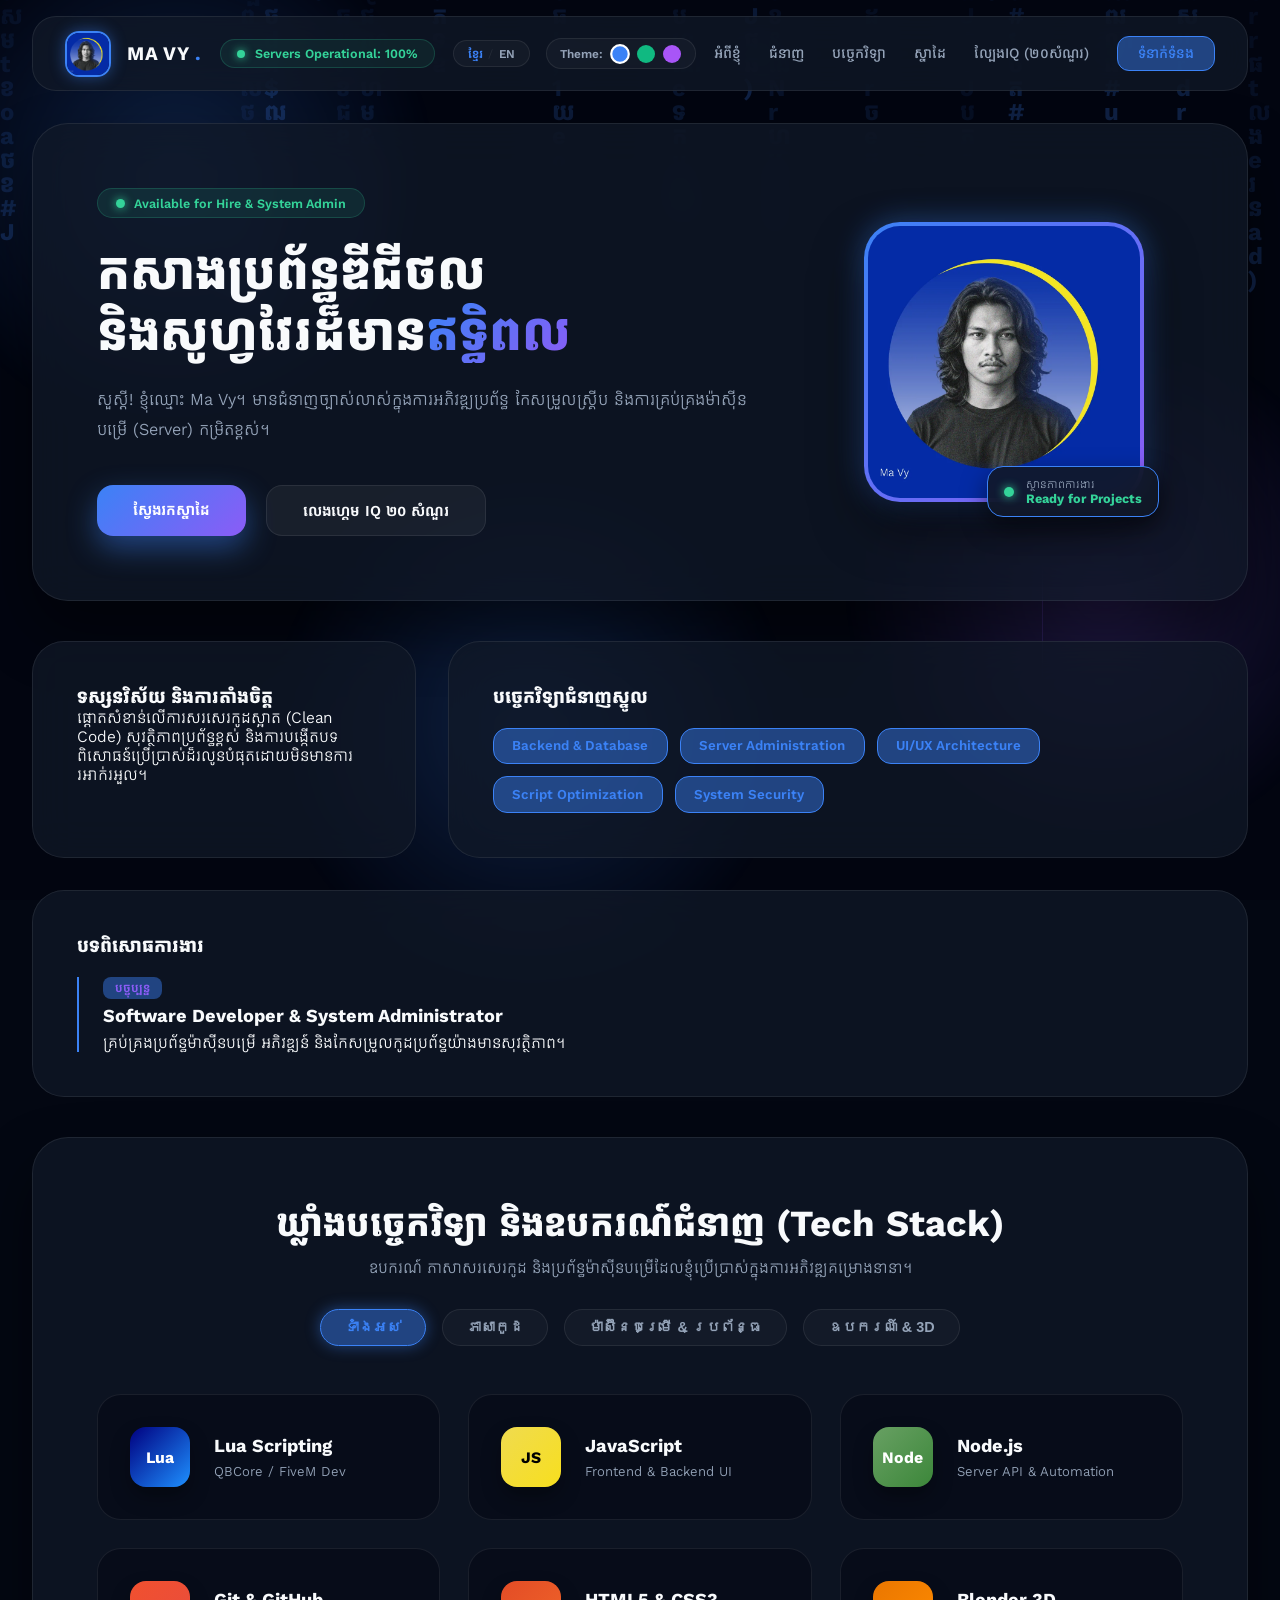
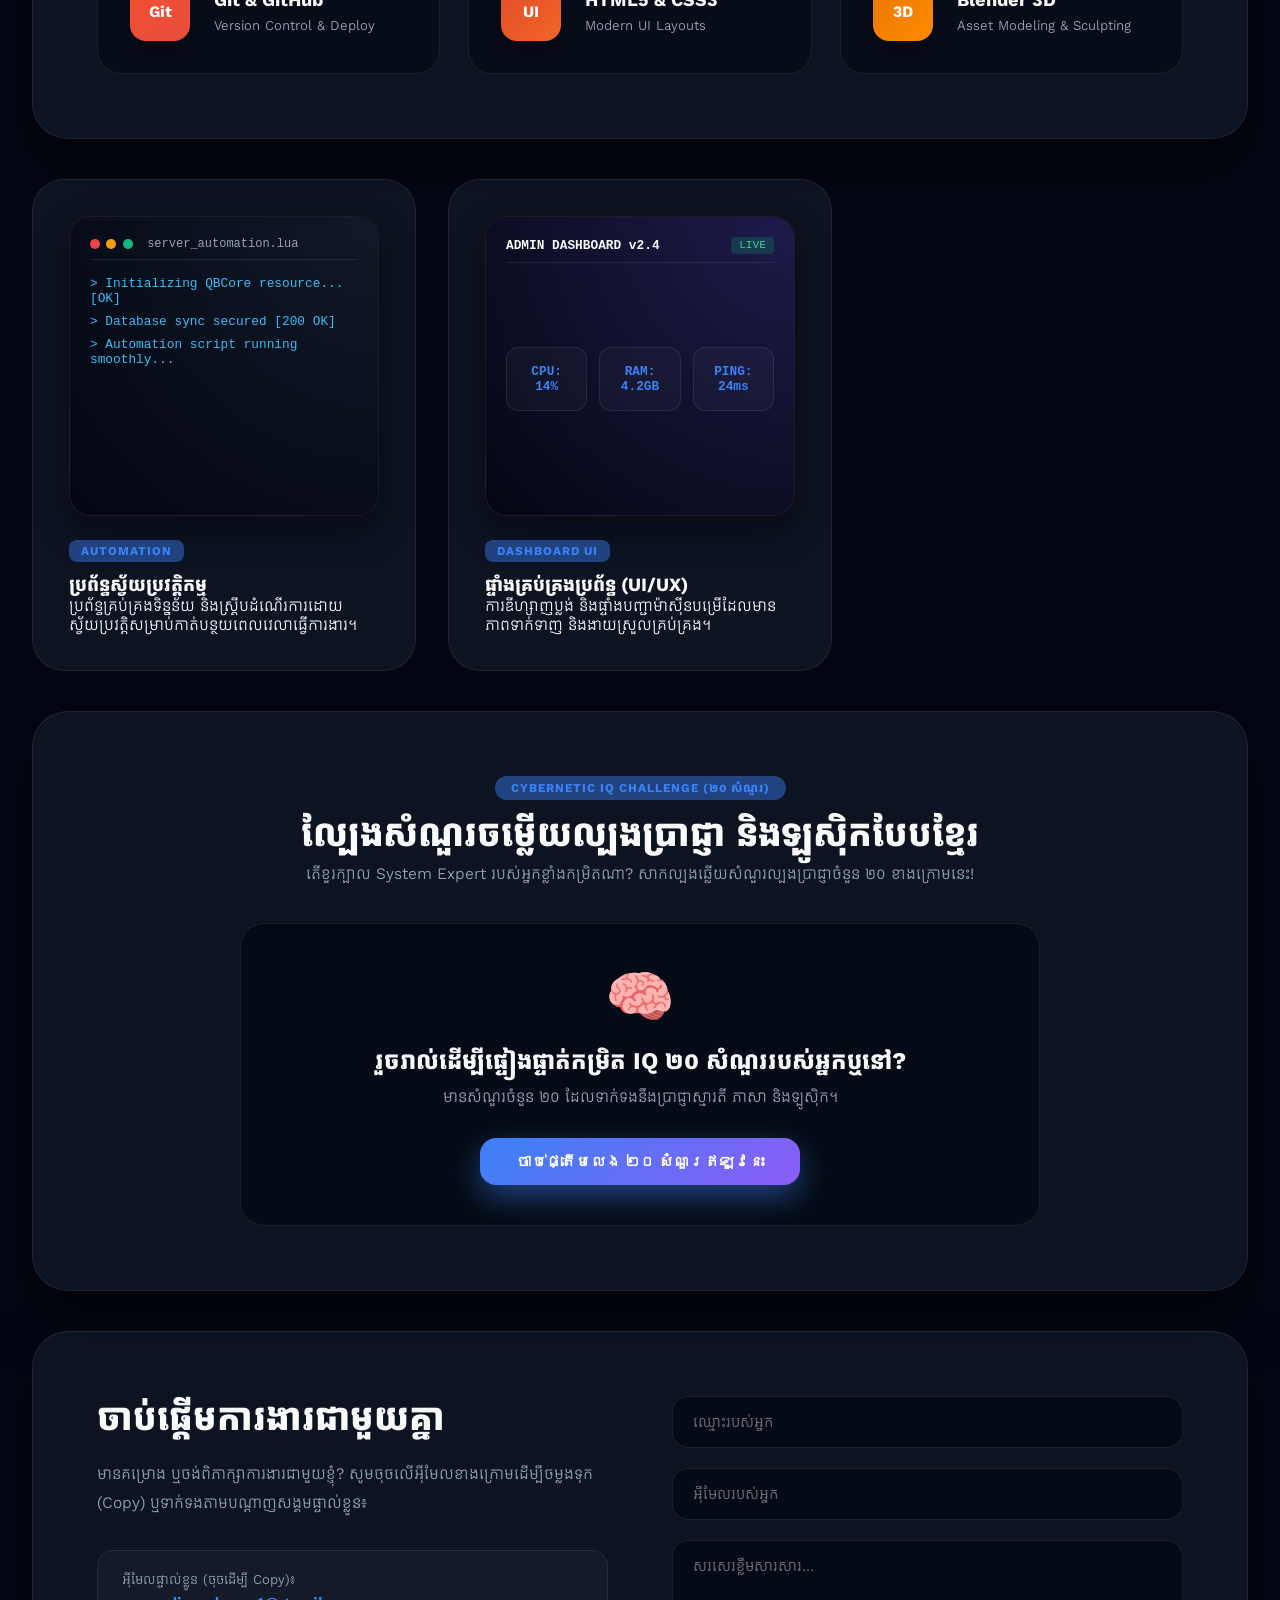
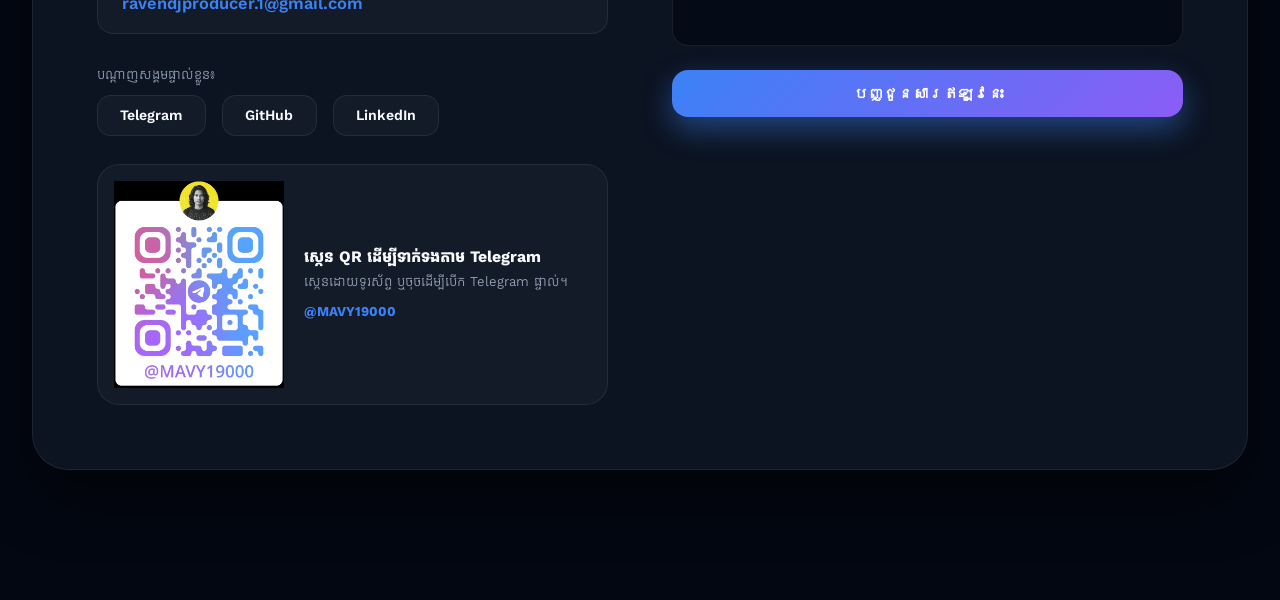
==== commit 850e9d1f: "Add files via upload" ====
--- a/index.html
+++ b/index.html
@@ -1,369 +1,387 @@
-<!DOCTYPE html>
-<html lang="km" class="scroll-smooth">
-<head>
-    <meta charset="UTF-8">
-    <meta name="viewport" content="width=device-width, initial-scale=1.0">
-    <title>Ma Vy | Elite Software Developer & System Administrator Portfolio</title>
-    
-    <!-- SEO Meta Tags -->
-    <meta name="description" content="Official Portfolio of Ma Vy - Professional Software Developer, QBCore/FiveM Scripter, and System Administrator.">
-    <meta name="keywords" content="Ma Vy, Software Developer, System Administrator, FiveM Developer, QBCore, Lua, JavaScript, Web Portfolio">
-    <meta name="author" content="Ma Vy">
-
-    <!-- Open Graph / Social Media Sharing Tags -->
-    <meta property="og:type" content="website">
-    <meta property="og:title" content="Ma Vy | Elite Software Developer & System Administrator">
-    <meta property="og:description" content="Explore my projects, professional skills in backend systems, Lua scripting, automation, and play the 20-Question Khmer IQ Game.">
-    <meta property="og:image" content="LOGO-2.png">
-
-    <!-- Stylesheets -->
-    <link rel="stylesheet" href="style.css">
-    <link rel="stylesheet" href="profile.css">
-    <!-- AOS Animation Library CSS -->
-    <link href="https://unpkg.com/aos@2.3.1/dist/aos.css" rel="stylesheet">
-    <!-- Google Font -->
-    <link href="https://fonts.googleapis.com/css2?family=Kantumruy+Pro:wght@300;400;500;600;700;800&display=swap" rel="stylesheet">
-</head>
-<body data-theme-color="blue" data-lang="km">
-
-    <!-- 🌟 Khmer & Hacker Code Rain Canvas Background -->
-    <canvas id="matrixCanvas"></canvas>
-
-    <!-- Animated Background Motion Orbs -->
-    <div class="ambient-glow glow-1"></div>
-    <div class="ambient-glow glow-2"></div>
-    <div class="ambient-glow glow-3"></div>
-
-    <div class="site-wrapper">
-
-        <!-- Top Navigation / Header -->
-        <header class="site-header" data-aos="fade-down" data-aos-duration="800">
-            <div class="brand-box">
-                <div class="brand-avatar">
-                    <img src="LOGO-2.png" alt="Ma Vy">
-                </div>
-                <span class="brand-name">MA VY <span class="dot">.</span></span>
-            </div>
-
-            <!-- Global Live Status Badge for Header -->
-            <div class="header-status-indicator">
-                <span class="status-pulse"></span>
-                <span class="status-text" data-i18n="servers_status">Servers Operational: 100%</span>
-            </div>
-
-            <div class="header-controls">
-                <!-- Language Switcher Toggle -->
-                <div class="lang-switcher" id="langSwitchBtn" title="ប្តូរភាសា / Change Language">
-                    <span class="lang-badge active" data-lang-val="km">ខ្មែរ</span>
-                    <span class="lang-divider">/</span>
-                    <span class="lang-badge" data-lang-val="en">EN</span>
-                </div>
-
-                <!-- Interactive Accent Color Switcher -->
-                <div class="theme-switcher">
-                    <span class="switcher-label">Theme:</span>
-                    <button class="color-dot blue active" data-color="blue" title="Cyber Blue"></button>
-                    <button class="color-dot green" data-color="green" title="Matrix Green"></button>
-                    <button class="color-dot purple" data-color="purple" title="Neon Purple"></button>
-                </div>
-            </div>
-
-            <nav class="nav-links">
-                <a href="#about" data-i18n="nav_about">អំពីខ្ញុំ</a>
-                <a href="#skills" data-i18n="nav_skills">ជំនាញ</a>
-                <a href="#techstack" data-i18n="nav_techstack">បច្ចេកវិទ្យា</a>
-                <a href="#projects" data-i18n="nav_projects">ស្នាដៃ</a>
-                <a href="#iqgame" data-i18n="nav_game">ល្បែងIQ (២០សំណួរ)</a>
-                <a href="#contact" class="nav-contact-btn" data-i18n="nav_contact">ទំនាក់ទំនង</a>
-            </nav>
-        </header>
-
-        <!-- Hero Section -->
-        <section class="hero-section">
-            <div class="hero-content" data-aos="fade-right" data-aos-duration="1000">
-                <div class="live-badge">
-                    <span class="pulse-dot"></span>
-                    <span data-i18n="hero_badge">Available for Hire & System Admin</span>
-                </div>
-                <h1 class="hero-title"><span data-i18n="hero_title_1">កសាងប្រព័ន្ធឌីជីថល</span> <br><span data-i18n="hero_title_2">និងសូហ្វវែរដ៏មាន</span><span class="text-gradient" data-i18n="hero_title_3">ឥទ្ធិពល</span></h1>
-                <p class="hero-desc" data-i18n="hero_desc">
-                    សួស្តី! ខ្ញុំឈ្មោះ Ma Vy។ មានជំនាញច្បាស់លាស់ក្នុងការអភិវឌ្ឍប្រព័ន្ធ កែសម្រួលស្គ្រីប និងការគ្រប់គ្រងម៉ាស៊ីនបម្រើ (Server) កម្រិតខ្ពស់។
-                </p>
-                <div class="hero-cta">
-                    <a href="#projects" class="btn-glow" data-i18n="btn_projects">ស្វែងរកស្នាដៃ</a>
-                    <a href="#iqgame" class="btn-glass" data-i18n="btn_game">លេងហ្គេម IQ ២០ សំណួរ</a>
-                </div>
-            </div>
-            <div class="hero-image-box" data-aos="fade-left" data-aos-duration="1000">
-                <div class="image-frame-container">
-                    <div class="image-frame">
-                        <img src="LOGO-2.png" alt="Ma Vy Profile">
-                    </div>
-                    <!-- Live Server / Work Status Floating Badge -->
-                    <div class="floating-status-badge">
-                        <span class="status-dot-mini"></span>
-                        <div>
-                    
-                        </div>
-                    </div>
-                </div>
-            </div>
-        </section>
-
-        <!-- Bento Grid Main Showcase -->
-        <section class="bento-container">
-            
-            <!-- About Card -->
-            <div class="bento-box about-box glow-card" id="about" data-aos="fade-up" data-aos-duration="800">
-                <div class="mouse-glow"></div>
-                <h3 data-i18n="about_title">ទស្សនវិស័យ និងការតាំងចិត្ត</h3>
-                <p data-i18n="about_desc">ផ្តោតសំខាន់លើការសរសេរកូដស្អាត (Clean Code) សុវត្ថិភាពប្រព័ន្ធខ្ពស់ និងការបង្កើតបទពិសោធន៍ប្រើប្រាស់ដ៏រលូនបំផុតដោយមិនមានការរអាក់រអួល។</p>
-            </div>
-
-            <!-- Skills Card -->
-            <div class="bento-box skills-box glow-card" id="skills" data-aos="fade-up" data-aos-duration="800" data-aos-delay="100">
-                <div class="mouse-glow"></div>
-                <h3 data-i18n="skills_title">បច្ចេកវិទ្យាជំនាញស្នូល</h3>
-                <div class="tech-pills">
-                    <span>Backend & Database</span>
-                    <span>Server Administration</span>
-                    <span>UI/UX Architecture</span>
-                    <span>Script Optimization</span>
-                    <span>System Security</span>
-                </div>
-            </div>
-
-            <!-- Experience Card -->
-            <div class="bento-box exp-box glow-card" data-aos="fade-up" data-aos-duration="800" data-aos-delay="200">
-                <div class="mouse-glow"></div>
-                <h3 data-i18n="exp_title">បទពិសោធការងារ</h3>
-                <div class="exp-timeline">
-                    <span class="exp-badge" data-i18n="exp_badge">បច្ចុប្បន្ន</span>
-                    <h4 data-i18n="exp_position">Software Developer & System Administrator</h4>
-                    <p data-i18n="exp_desc">គ្រប់គ្រងប្រព័ន្ធម៉ាស៊ីនបម្រើ អភិវឌ្ឍន៍ និងកែសម្រួលកូដប្រព័ន្ធយ៉ាងមានសុវត្ថិភាព។</p>
-                </div>
-            </div>
-
-        </section>
-
-        <!-- Tech Stack & Skills Category Filter Section -->
-        <section class="techstack-section" id="techstack" data-aos="fade-up" data-aos-duration="1000">
-            <div class="techstack-header">
-                <h2 data-i18n="tech_section_title">ឃ្លាំងបច្ចេកវិទ្យា និងឧបករណ៍ជំនាញ (Tech Stack)</h2>
-                <p data-i18n="tech_section_desc">ឧបករណ៍ ភាសាសរសេរកូដ និងប្រព័ន្ធម៉ាស៊ីនបម្រើដែលខ្ញុំប្រើប្រាស់ក្នុងការអភិវឌ្ឍគម្រោងនានា។</p>
-                
-                <!-- Category Filter Buttons -->
-                <div class="tech-filter-buttons">
-                    <button class="filter-btn active" data-filter="all" data-i18n="filter_all">ទាំងអស់</button>
-                    <button class="filter-btn" data-filter="languages" data-i18n="filter_lang">ភាសាកូដ</button>
-                    <button class="filter-btn" data-filter="server" data-i18n="filter_server">ម៉ាស៊ីនបម្រើ & ប្រព័ន្ធ</button>
-                    <button class="filter-btn" data-filter="tools" data-i18n="filter_tools">ឧបករណ៍ & 3D</button>
-                </div>
-            </div>
-
-            <!-- Tech Grid Items -->
-            <div class="tech-grid">
-                <!-- Item 1: Lua -->
-                <div class="tech-card glow-card" data-category="languages">
-                    <div class="mouse-glow"></div>
-                    <div class="tech-icon-box lua-color">Lua</div>
-                    <div class="tech-info">
-                        <h4>Lua Scripting</h4>
-                        <span>QBCore / FiveM Dev</span>
-                    </div>
-                </div>
-
-                <!-- Item 2: JavaScript -->
-                <div class="tech-card glow-card" data-category="languages">
-                    <div class="mouse-glow"></div>
-                    <div class="tech-icon-box js-color">JS</div>
-                    <div class="tech-info">
-                        <h4>JavaScript</h4>
-                        <span>Frontend & Backend UI</span>
-                    </div>
-                </div>
-
-                <!-- Item 3: Node.js -->
-                <div class="tech-card glow-card" data-category="server">
-                    <div class="mouse-glow"></div>
-                    <div class="tech-icon-box node-color">Node</div>
-                    <div class="tech-info">
-                        <h4>Node.js</h4>
-                        <span>Server API & Automation</span>
-                    </div>
-                </div>
-
-                <!-- Item 4: Git / GitHub -->
-                <div class="tech-card glow-card" data-category="tools">
-                    <div class="mouse-glow"></div>
-                    <div class="tech-icon-box git-color">Git</div>
-                    <div class="tech-info">
-                        <h4>Git & GitHub</h4>
-                        <span>Version Control & Deploy</span>
-                    </div>
-                </div>
-
-                <!-- Item 5: HTML / CSS -->
-                <div class="tech-card glow-card" data-category="languages">
-                    <div class="mouse-glow"></div>
-                    <div class="tech-icon-box html-color">UI</div>
-                    <div class="tech-info">
-                        <h4>HTML5 & CSS3</h4>
-                        <span>Modern UI Layouts</span>
-                    </div>
-                </div>
-
-                <!-- Item 6: Blender / 3D -->
-                <div class="tech-card glow-card" data-category="tools">
-                    <div class="mouse-glow"></div>
-                    <div class="tech-icon-box blender-color">3D</div>
-                    <div class="tech-info">
-                        <h4>Blender 3D</h4>
-                        <span>Asset Modeling & Sculpting</span>
-                    </div>
-                </div>
-            </div>
-        </section>
-
-        <!-- Projects Bento Showcase -->
-        <section class="bento-container" style="margin-top: 2.5rem;">
-            <div class="bento-box project-card-item project-box-1 glow-card" id="projects" data-aos="fade-up" data-aos-duration="800">
-                <div class="mouse-glow"></div>
-                <div class="project-image-wrapper">
-                    <div class="project-mockup-screen automation-bg">
-                        <div class="terminal-header">
-                            <span class="t-dot red"></span>
-                            <span class="t-dot yellow"></span>
-                            <span class="t-dot green"></span>
-                            <span class="t-title">server_automation.lua</span>
-                        </div>
-                        <div class="terminal-body">
-                            <code>> Initializing QBCore resource... [OK]</code>
-                            <code>> Database sync secured [200 OK]</code>
-                            <code>> Automation script running smoothly...</code>
-                        </div>
-                    </div>
-                    <img src="project-1.jpg" alt="Project Automation Script" onerror="this.style.display='none'">
-                </div>
-                <div class="project-content">
-                    <div class="project-preview-badge">AUTOMATION</div>
-                    <h3 data-i18n="proj_1_title">ប្រព័ន្ធស្វ័យប្រវត្តិកម្ម</h3>
-                    <p data-i18n="proj_1_desc">ប្រព័ន្ធគ្រប់គ្រងទិន្នន័យ និងស្គ្រីបដំណើរការដោយស្វ័យប្រវត្តិសម្រាប់កាត់បន្ថយពេលវេលាធ្វើការងារ។</p>
-                </div>
-            </div>
-
-            <div class="bento-box project-card-item project-box-2 glow-card" data-aos="fade-up" data-aos-duration="800" data-aos-delay="100">
-                <div class="mouse-glow"></div>
-                <div class="project-image-wrapper">
-                    <div class="project-mockup-screen dashboard-bg">
-                        <div class="dashboard-preview-header">
-                            <span class="db-title">ADMIN DASHBOARD v2.4</span>
-                            <span class="db-status">LIVE</span>
-                        </div>
-                        <div class="dashboard-preview-grid">
-                            <div class="db-card">CPU: 14%</div>
-                            <div class="db-card">RAM: 4.2GB</div>
-                            <div class="db-card">PING: 24ms</div>
-                        </div>
-                    </div>
-                    <img src="project-2.jpg" alt="Project Dashboard UI" onerror="this.style.display='none'">
-                </div>
-                <div class="project-content">
-                    <div class="project-preview-badge">DASHBOARD UI</div>
-                    <h3 data-i18n="proj_2_title">ផ្ទាំងគ្រប់គ្រងប្រព័ន្ធ (UI/UX)</h3>
-                    <p data-i18n="proj_2_desc">ការឌីហ្សាញប្លង់ និងផ្ទាំងបញ្ជាម៉ាស៊ីនបម្រើដែលមានភាពទាក់ទាញ និងងាយស្រួលគ្រប់គ្រង។</p>
-                </div>
-            </div>
-        </section>
-
-        <!-- IQ Quiz Game Section (20 Questions Khmer & Logic) -->
-        <section class="iq-game-section" id="iqgame" data-aos="fade-up" data-aos-duration="1000">
-            <div class="iq-game-card glow-card">
-                <div class="mouse-glow"></div>
-                <div class="iq-header">
-                    <span class="iq-badge" data-i18n="iq_badge">CYBERNETIC IQ CHALLENGE (២០ សំណួរ)</span>
-                    <h2 data-i18n="iq_title">ល្បែងសំណួរចម្លើយល្បងប្រាជ្ញា និងឡូស៊ិកបែបខ្មែរ</h2>
-                    <p data-i18n="iq_desc">តើខួរក្បាល System Expert របស់អ្នកខ្លាំងកម្រិតណា? សាកល្បងឆ្លើយសំណួរល្បងប្រាជ្ញាចំនួន ២០ ខាងក្រោមនេះ!</p>
-                </div>
-
-                <div class="quiz-box" id="quizBox">
-                    <div class="quiz-start-screen" id="quizStartScreen">
-                        <div class="quiz-icon-pulse">🧠</div>
-                        <h3 data-i18n="quiz_ready">រួចរាល់ដើម្បីផ្ទៀងផ្ទាត់កម្រិត IQ ២០ សំណួររបស់អ្នកឬនៅ?</h3>
-                        <p data-i18n="quiz_rules">មានសំណួរចំនួន ២០ ដែលទាក់ទងនឹងប្រាជ្ញាស្មារតី ភាសា និងឡូស៊ិក។</p>
-                        <button class="btn-glow" id="startQuizBtn" data-i18n="quiz_start_btn">ចាប់ផ្តើមលេង ២០ សំណួរឥឡូវនេះ</button>
-                    </div>
-
-                    <div class="quiz-question-screen" id="quizQuestionScreen" style="display: none;">
-                        <div class="quiz-progress-bar-row">
-                            <span id="questionCounter">សំណួរទី ១ ក្នុងចំណោម ២០</span>
-                            <span id="quizScoreTracker">ពិន្ទុ: 0</span>
-                        </div>
-                        <h3 id="questionText" class="question-text">សំនួរនឹងបង្ហាញនៅទីនេះ...</h3>
-                        <div class="options-grid" id="optionsGrid"></div>
-                    </div>
-
-                    <div class="quiz-result-screen" id="quizResultScreen" style="display: none;">
-                        <div class="result-trophy">🏆</div>
-                        <h3 data-i18n="quiz_done">លទ្ធផលតេស្ត IQ ២០ សំណួររបស់អ្នក</h3>
-                        <p id="resultMessage" class="result-message-text">អ្នកទទួលបានពិន្ទុ...</p>
-                        <button class="btn-glow" id="restartQuizBtn" data-i18n="quiz_restart_btn">លេងម្តងទៀត</button>
-                    </div>
-                </div>
-            </div>
-        </section>
-
-        <!-- Contact Section -->
-        <section class="contact-section" id="contact" data-aos="fade-up" data-aos-duration="1000">
-            <div class="contact-card-modern glow-card">
-                <div class="mouse-glow"></div>
-                <div class="contact-info-side">
-                    <h2 data-i18n="contact_heading">ចាប់ផ្តើមការងារជាមួយគ្នា</h2>
-                    <p data-i18n="contact_desc">មានគម្រោង ឬចង់ពិភាក្សាការងារជាមួយខ្ញុំ? សូមចុចលើអ៊ីមែលខាងក្រោមដើម្បីចម្លងទុក (Copy) ឬទាក់ទងតាមបណ្តាញសង្គមផ្ទាល់ខ្លួន៖</p>
-                    
-                    <div class="email-direct copy-trigger" id="copyEmailBtn" data-email="ravendjproducer.1@gmail.com" title="ចុចเพื่อ Copy អ៊ីមែល">
-                        <div class="email-header-row">
-                            <span data-i18n="email_label">អ៊ីមែលផ្ទាល់ខ្លួន (ចុចដើម្បី Copy)៖</span>
-                            <span class="copy-feedback" id="copyFeedback">Copied!</span>
-                        </div>
-                        <a href="javascript:void(0);" class="email-text-val">ravendjproducer.1@gmail.com</a>
-                    </div>
-
-                    <div class="social-links-box">
-                        <span data-i18n="social_label">បណ្តាញសង្គមផ្ទាល់ខ្លួន៖</span>
-                        <div class="social-buttons">
-                            <a href="https://t.me/RaaVann" target="_blank" class="social-btn telegram">Telegram</a>
-                            <a href="https://github.com/ravendjproducer" target="_blank" class="social-btn github">GitHub</a>
-                            <a href="https://linkedin.com" target="_blank" class="social-btn linkedin">LinkedIn</a>
-                        </div>
-                    </div>
-                </div>
-
-                <form id="contactForm" class="contact-form-side">
-                    <div class="input-group">
-                        <input type="text" id="senderName" data-i18n-placeholder="form_name" placeholder="ឈ្មោះរបស់អ្នក" required>
-                    </div>
-                    <div class="input-group">
-                        <input type="email" id="senderEmail" data-i18n-placeholder="form_email" placeholder="អ៊ីមែលរបស់អ្នក" required>
-                    </div>
-                    <div class="input-group">
-                        <textarea id="senderMessage" rows="4" data-i18n-placeholder="form_msg" placeholder="សរសេរខ្លឹមសារសារ..." required></textarea>
-                    </div>
-                    <button type="submit" id="submitBtn" class="btn-glow full-w" data-i18n="form_submit">បញ្ជូនសារឥឡូវនេះ</button>
-                </form>
-            </div>
-        </section>
-
-        <!-- Footer -->
-        <footer class="site-footer" data-aos="fade" data-aos-duration="800">
-            <p data-i18n="footer_text">&copy; 2026 Ma Vy. រក្សាសិទ្ធិគ្រប់យ៉ាង។ រចនា និងអភិវឌ្ឍដោយភាពប្រណីត។</p>
-        </footer>
-
-    </div>
-
-    <!-- AOS Animation Library JS -->
-    <script src="https://unpkg.com/aos@2.3.1/dist/aos.js"></script>
-    <!-- Script File -->
-    <script src="script.js"></script>
-</body>
+<!DOCTYPE html>
+<html lang="km" class="scroll-smooth">
+<head>
+    <meta charset="UTF-8">
+    <meta name="viewport" content="width=device-width, initial-scale=1.0, viewport-fit=cover">
+    <meta name="theme-color" content="#030712">
+    <title>Ma Vy | Elite Software Developer & System Administrator Portfolio</title>
+    
+    <!-- SEO Meta Tags -->
+    <meta name="description" content="Official Portfolio of Ma Vy - Professional Software Developer, QBCore/FiveM Scripter, and System Administrator.">
+    <meta name="keywords" content="Ma Vy, Software Developer, System Administrator, FiveM Developer, QBCore, Lua, JavaScript, Web Portfolio">
+    <meta name="author" content="Ma Vy">
+
+    <!-- Open Graph / Social Media Sharing Tags -->
+    <meta property="og:type" content="website">
+    <meta property="og:title" content="Ma Vy | Elite Software Developer & System Administrator">
+    <meta property="og:description" content="Explore my projects, professional skills in backend systems, Lua scripting, automation, and play the 20-Question Khmer IQ Game.">
+    <meta property="og:image" content="LOGO-2.png">
+
+    <!-- Stylesheets -->
+    <link rel="stylesheet" href="style.css">
+    <link rel="stylesheet" href="profile.css">
+    <link rel="stylesheet" href="smooth.css">
+    <link rel="preconnect" href="https://fonts.googleapis.com">
+    <link rel="preconnect" href="https://fonts.gstatic.com" crossorigin>
+    <!-- AOS Animation Library CSS -->
+    <link href="https://unpkg.com/aos@2.3.1/dist/aos.css" rel="stylesheet">
+    <!-- Google Font -->
+    <link href="https://fonts.googleapis.com/css2?family=Kantumruy+Pro:wght@300;400;500;600;700;800&display=swap" rel="stylesheet">
+</head>
+<body data-theme-color="blue" data-lang="km">
+
+    <div class="scroll-progress" id="scrollProgress"></div>
+    <!-- Code Rain Canvas Background -->
+    <canvas id="matrixCanvas"></canvas>
+
+    <!-- Animated Background Motion Orbs -->
+    <div class="ambient-glow glow-1"></div>
+    <div class="ambient-glow glow-2"></div>
+    <div class="ambient-glow glow-3"></div>
+
+    <div class="site-wrapper">
+
+        <!-- Top Navigation / Header -->
+        <header class="site-header" data-aos="fade-down" data-aos-duration="800">
+            <div class="brand-box">
+                <div class="brand-avatar">
+                    <img src="LOGO-2.webp" alt="Ma Vy" width="46" height="46" decoding="async">
+                </div>
+                <span class="brand-name">MA VY <span class="dot">.</span></span>
+            </div>
+
+            <button class="menu-toggle" id="menuToggle" aria-label="Menu" aria-expanded="false"><span></span><span></span><span></span></button>
+
+            <!-- Global Live Status Badge for Header -->
+            <div class="header-status-indicator">
+                <span class="status-pulse"></span>
+                <span class="status-text" data-i18n="servers_status">Servers Operational: 100%</span>
+            </div>
+
+            <div class="header-controls">
+                <!-- Language Switcher Toggle -->
+                <div class="lang-switcher" id="langSwitchBtn" title="ប្តូរភាសា / Change Language">
+                    <span class="lang-badge active" data-lang-val="km">ខ្មែរ</span>
+                    <span class="lang-divider">/</span>
+                    <span class="lang-badge" data-lang-val="en">EN</span>
+                </div>
+
+                <!-- Interactive Accent Color Switcher -->
+                <div class="theme-switcher">
+                    <span class="switcher-label">Theme:</span>
+                    <button class="color-dot blue active" data-color="blue" title="Cyber Blue"></button>
+                    <button class="color-dot green" data-color="green" title="Matrix Green"></button>
+                    <button class="color-dot purple" data-color="purple" title="Neon Purple"></button>
+                </div>
+            </div>
+
+            <nav class="nav-links">
+                <a href="#about" data-i18n="nav_about">អំពីខ្ញុំ</a>
+                <a href="#skills" data-i18n="nav_skills">ជំនាញ</a>
+                <a href="#techstack" data-i18n="nav_techstack">បច្ចេកវិទ្យា</a>
+                <a href="#projects" data-i18n="nav_projects">ស្នាដៃ</a>
+                <a href="#iqgame" data-i18n="nav_game">ល្បែងIQ (២០សំណួរ)</a>
+                <a href="#contact" class="nav-contact-btn" data-i18n="nav_contact">ទំនាក់ទំនង</a>
+            </nav>
+        </header>
+
+        <!-- Hero Section -->
+        <section class="hero-section">
+            <div class="hero-content" data-aos="fade-right" data-aos-duration="1000">
+                <div class="live-badge">
+                    <span class="pulse-dot"></span>
+                    <span data-i18n="hero_badge">Available for Hire & System Admin</span>
+                </div>
+                <h1 class="hero-title"><span data-i18n="hero_title_1">កសាងប្រព័ន្ធឌីជីថល</span> <br><span data-i18n="hero_title_2">និងសូហ្វវែរដ៏មាន</span><span class="text-gradient" data-i18n="hero_title_3">ឥទ្ធិពល</span></h1>
+                <p class="hero-desc" data-i18n="hero_desc">
+                    សួស្តី! ខ្ញុំឈ្មោះ Ma Vy។ មានជំនាញច្បាស់លាស់ក្នុងការអភិវឌ្ឍប្រព័ន្ធ កែសម្រួលស្គ្រីប និងការគ្រប់គ្រងម៉ាស៊ីនបម្រើ (Server) កម្រិតខ្ពស់។
+                </p>
+                <div class="hero-cta">
+                    <a href="#projects" class="btn-glow" data-i18n="btn_projects">ស្វែងរកស្នាដៃ</a>
+                    <a href="#iqgame" class="btn-glass" data-i18n="btn_game">លេងហ្គេម IQ ២០ សំណួរ</a>
+                </div>
+            </div>
+            <div class="hero-image-box" data-aos="fade-left" data-aos-duration="1000">
+                <div class="image-frame-container">
+                    <div class="image-frame">
+                        <img src="LOGO-2.webp" alt="Ma Vy Profile" width="280" height="280" fetchpriority="high" decoding="async">
+                    </div>
+                    <!-- Live Server / Work Status Floating Badge -->
+                    <div class="floating-status-badge">
+                        <span class="status-dot-mini"></span>
+                        <div>
+                            <span class="badge-title" data-i18n="work_status_title">Work Status</span>
+                            <span class="badge-sub" data-i18n="work_status_sub">Ready for Projects</span>
+                        </div>
+                    </div>
+                </div>
+            </div>
+        </section>
+
+        <!-- Bento Grid Main Showcase -->
+        <section class="bento-container">
+            
+            <!-- About Card -->
+            <div class="bento-box about-box glow-card" id="about" data-aos="fade-up" data-aos-duration="800">
+                <div class="mouse-glow"></div>
+                <h3 data-i18n="about_title">ទស្សនវិស័យ និងការតាំងចិត្ត</h3>
+                <p data-i18n="about_desc">ផ្តោតសំខាន់លើការសរសេរកូដស្អាត (Clean Code) សុវត្ថិភាពប្រព័ន្ធខ្ពស់ និងការបង្កើតបទពិសោធន៍ប្រើប្រាស់ដ៏រលូនបំផុតដោយមិនមានការរអាក់រអួល។</p>
+            </div>
+
+            <!-- Skills Card -->
+            <div class="bento-box skills-box glow-card" id="skills" data-aos="fade-up" data-aos-duration="800" data-aos-delay="100">
+                <div class="mouse-glow"></div>
+                <h3 data-i18n="skills_title">បច្ចេកវិទ្យាជំនាញស្នូល</h3>
+                <div class="tech-pills">
+                    <span>Backend & Database</span>
+                    <span>Server Administration</span>
+                    <span>UI/UX Architecture</span>
+                    <span>Script Optimization</span>
+                    <span>System Security</span>
+                </div>
+            </div>
+
+            <!-- Experience Card -->
+            <div class="bento-box exp-box glow-card" data-aos="fade-up" data-aos-duration="800" data-aos-delay="200">
+                <div class="mouse-glow"></div>
+                <h3 data-i18n="exp_title">បទពិសោធការងារ</h3>
+                <div class="exp-timeline">
+                    <span class="exp-badge" data-i18n="exp_badge">បច្ចុប្បន្ន</span>
+                    <h4 data-i18n="exp_position">Software Developer & System Administrator</h4>
+                    <p data-i18n="exp_desc">គ្រប់គ្រងប្រព័ន្ធម៉ាស៊ីនបម្រើ អភិវឌ្ឍន៍ និងកែសម្រួលកូដប្រព័ន្ធយ៉ាងមានសុវត្ថិភាព។</p>
+                </div>
+            </div>
+
+        </section>
+
+        <!-- Tech Stack & Skills Category Filter Section -->
+        <section class="techstack-section" id="techstack" data-aos="fade-up" data-aos-duration="1000">
+            <div class="techstack-header">
+                <h2 data-i18n="tech_section_title">ឃ្លាំងបច្ចេកវិទ្យា និងឧបករណ៍ជំនាញ (Tech Stack)</h2>
+                <p data-i18n="tech_section_desc">ឧបករណ៍ ភាសាសរសេរកូដ និងប្រព័ន្ធម៉ាស៊ីនបម្រើដែលខ្ញុំប្រើប្រាស់ក្នុងការអភិវឌ្ឍគម្រោងនានា។</p>
+                
+                <!-- Category Filter Buttons -->
+                <div class="tech-filter-buttons">
+                    <button class="filter-btn active" data-filter="all" data-i18n="filter_all">ទាំងអស់</button>
+                    <button class="filter-btn" data-filter="languages" data-i18n="filter_lang">ភាសាកូដ</button>
+                    <button class="filter-btn" data-filter="server" data-i18n="filter_server">ម៉ាស៊ីនបម្រើ & ប្រព័ន្ធ</button>
+                    <button class="filter-btn" data-filter="tools" data-i18n="filter_tools">ឧបករណ៍ & 3D</button>
+                </div>
+            </div>
+
+            <!-- Tech Grid Items -->
+            <div class="tech-grid">
+                <!-- Item 1: Lua -->
+                <div class="tech-card glow-card" data-category="languages">
+                    <div class="mouse-glow"></div>
+                    <div class="tech-icon-box lua-color">Lua</div>
+                    <div class="tech-info">
+                        <h4>Lua Scripting</h4>
+                        <span>QBCore / FiveM Dev</span>
+                    </div>
+                </div>
+
+                <!-- Item 2: JavaScript -->
+                <div class="tech-card glow-card" data-category="languages">
+                    <div class="mouse-glow"></div>
+                    <div class="tech-icon-box js-color">JS</div>
+                    <div class="tech-info">
+                        <h4>JavaScript</h4>
+                        <span>Frontend & Backend UI</span>
+                    </div>
+                </div>
+
+                <!-- Item 3: Node.js -->
+                <div class="tech-card glow-card" data-category="server">
+                    <div class="mouse-glow"></div>
+                    <div class="tech-icon-box node-color">Node</div>
+                    <div class="tech-info">
+                        <h4>Node.js</h4>
+                        <span>Server API & Automation</span>
+                    </div>
+                </div>
+
+                <!-- Item 4: Git / GitHub -->
+                <div class="tech-card glow-card" data-category="tools">
+                    <div class="mouse-glow"></div>
+                    <div class="tech-icon-box git-color">Git</div>
+                    <div class="tech-info">
+                        <h4>Git & GitHub</h4>
+                        <span>Version Control & Deploy</span>
+                    </div>
+                </div>
+
+                <!-- Item 5: HTML / CSS -->
+                <div class="tech-card glow-card" data-category="languages">
+                    <div class="mouse-glow"></div>
+                    <div class="tech-icon-box html-color">UI</div>
+                    <div class="tech-info">
+                        <h4>HTML5 & CSS3</h4>
+                        <span>Modern UI Layouts</span>
+                    </div>
+                </div>
+
+                <!-- Item 6: Blender / 3D -->
+                <div class="tech-card glow-card" data-category="tools">
+                    <div class="mouse-glow"></div>
+                    <div class="tech-icon-box blender-color">3D</div>
+                    <div class="tech-info">
+                        <h4>Blender 3D</h4>
+                        <span>Asset Modeling & Sculpting</span>
+                    </div>
+                </div>
+            </div>
+        </section>
+
+        <!-- Projects Bento Showcase -->
+        <section class="bento-container" style="margin-top: 2.5rem;">
+            <div class="bento-box project-card-item project-box-1 glow-card" id="projects" data-aos="fade-up" data-aos-duration="800">
+                <div class="mouse-glow"></div>
+                <div class="project-image-wrapper">
+                    <div class="project-mockup-screen automation-bg">
+                        <div class="terminal-header">
+                            <span class="t-dot red"></span>
+                            <span class="t-dot yellow"></span>
+                            <span class="t-dot green"></span>
+                            <span class="t-title">server_automation.lua</span>
+                        </div>
+                        <div class="terminal-body">
+                            <code>> Initializing QBCore resource... [OK]</code>
+                            <code>> Database sync secured [200 OK]</code>
+                            <code>> Automation script running smoothly...</code>
+                        </div>
+                    </div>
+                    <img src="project-1.jpg" alt="Project Automation Script" onerror="this.style.display='none'">
+                </div>
+                <div class="project-content">
+                    <div class="project-preview-badge">AUTOMATION</div>
+                    <h3 data-i18n="proj_1_title">ប្រព័ន្ធស្វ័យប្រវត្តិកម្ម</h3>
+                    <p data-i18n="proj_1_desc">ប្រព័ន្ធគ្រប់គ្រងទិន្នន័យ និងស្គ្រីបដំណើរការដោយស្វ័យប្រវត្តិសម្រាប់កាត់បន្ថយពេលវេលាធ្វើការងារ។</p>
+                </div>
+            </div>
+
+            <div class="bento-box project-card-item project-box-2 glow-card" data-aos="fade-up" data-aos-duration="800" data-aos-delay="100">
+                <div class="mouse-glow"></div>
+                <div class="project-image-wrapper">
+                    <div class="project-mockup-screen dashboard-bg">
+                        <div class="dashboard-preview-header">
+                            <span class="db-title">ADMIN DASHBOARD v2.4</span>
+                            <span class="db-status">LIVE</span>
+                        </div>
+                        <div class="dashboard-preview-grid">
+                            <div class="db-card">CPU: 14%</div>
+                            <div class="db-card">RAM: 4.2GB</div>
+                            <div class="db-card">PING: 24ms</div>
+                        </div>
+                    </div>
+                    <img src="project-2.jpg" alt="Project Dashboard UI" onerror="this.style.display='none'">
+                </div>
+                <div class="project-content">
+                    <div class="project-preview-badge">DASHBOARD UI</div>
+                    <h3 data-i18n="proj_2_title">ផ្ទាំងគ្រប់គ្រងប្រព័ន្ធ (UI/UX)</h3>
+                    <p data-i18n="proj_2_desc">ការឌីហ្សាញប្លង់ និងផ្ទាំងបញ្ជាម៉ាស៊ីនបម្រើដែលមានភាពទាក់ទាញ និងងាយស្រួលគ្រប់គ្រង។</p>
+                </div>
+            </div>
+        </section>
+
+        <!-- IQ Quiz Game Section (20 Questions Khmer & Logic) -->
+        <section class="iq-game-section" id="iqgame" data-aos="fade-up" data-aos-duration="1000">
+            <div class="iq-game-card glow-card">
+                <div class="mouse-glow"></div>
+                <div class="iq-header">
+                    <span class="iq-badge" data-i18n="iq_badge">CYBERNETIC IQ CHALLENGE (២០ សំណួរ)</span>
+                    <h2 data-i18n="iq_title">ល្បែងសំណួរចម្លើយល្បងប្រាជ្ញា និងឡូស៊ិកបែបខ្មែរ</h2>
+                    <p data-i18n="iq_desc">តើខួរក្បាល System Expert របស់អ្នកខ្លាំងកម្រិតណា? សាកល្បងឆ្លើយសំណួរល្បងប្រាជ្ញាចំនួន ២០ ខាងក្រោមនេះ!</p>
+                </div>
+
+                <div class="quiz-box" id="quizBox">
+                    <div class="quiz-start-screen" id="quizStartScreen">
+                        <div class="quiz-icon-pulse">🧠</div>
+                        <h3 data-i18n="quiz_ready">រួចរាល់ដើម្បីផ្ទៀងផ្ទាត់កម្រិត IQ ២០ សំណួររបស់អ្នកឬនៅ?</h3>
+                        <p data-i18n="quiz_rules">មានសំណួរចំនួន ២០ ដែលទាក់ទងនឹងប្រាជ្ញាស្មារតី ភាសា និងឡូស៊ិក។</p>
+                        <button class="btn-glow" id="startQuizBtn" data-i18n="quiz_start_btn">ចាប់ផ្តើមលេង ២០ សំណួរឥឡូវនេះ</button>
+                    </div>
+
+                    <div class="quiz-question-screen" id="quizQuestionScreen" style="display: none;">
+                        <div class="quiz-progress-bar-row">
+                            <span id="questionCounter">សំណួរទី ១ ក្នុងចំណោម ២០</span>
+                            <span id="quizScoreTracker">ពិន្ទុ: 0</span>
+                        </div>
+                        <h3 id="questionText" class="question-text">សំនួរនឹងបង្ហាញនៅទីនេះ...</h3>
+                        <div class="options-grid" id="optionsGrid"></div>
+                    </div>
+
+                    <div class="quiz-result-screen" id="quizResultScreen" style="display: none;">
+                        <div class="result-trophy">🏆</div>
+                        <h3 data-i18n="quiz_done">លទ្ធផលតេស្ត IQ ២០ សំណួររបស់អ្នក</h3>
+                        <p id="resultMessage" class="result-message-text">អ្នកទទួលបានពិន្ទុ...</p>
+                        <button class="btn-glow" id="restartQuizBtn" data-i18n="quiz_restart_btn">លេងម្តងទៀត</button>
+                    </div>
+                </div>
+            </div>
+        </section>
+
+        <!-- Contact Section -->
+        <section class="contact-section" id="contact" data-aos="fade-up" data-aos-duration="1000">
+            <div class="contact-card-modern glow-card">
+                <div class="mouse-glow"></div>
+                <div class="contact-info-side">
+                    <h2 data-i18n="contact_heading">ចាប់ផ្តើមការងារជាមួយគ្នា</h2>
+                    <p data-i18n="contact_desc">មានគម្រោង ឬចង់ពិភាក្សាការងារជាមួយខ្ញុំ? សូមចុចលើអ៊ីមែលខាងក្រោមដើម្បីចម្លងទុក (Copy) ឬទាក់ទងតាមបណ្តាញសង្គមផ្ទាល់ខ្លួន៖</p>
+                    
+                    <div class="email-direct copy-trigger" id="copyEmailBtn" data-email="ravendjproducer.1@gmail.com" title="ចុចដើម្បី Copy អ៊ីមែល">
+                        <div class="email-header-row">
+                            <span data-i18n="email_label">អ៊ីមែលផ្ទាល់ខ្លួន (ចុចដើម្បី Copy)៖</span>
+                            <span class="copy-feedback" id="copyFeedback">Copied!</span>
+                        </div>
+                        <a href="javascript:void(0);" class="email-text-val">ravendjproducer.1@gmail.com</a>
+                    </div>
+
+                    <div class="social-links-box">
+                        <span data-i18n="social_label">បណ្តាញសង្គមផ្ទាល់ខ្លួន៖</span>
+                        <div class="social-buttons">
+                            <a href="https://t.me/MAVY19000" target="_blank" rel="noopener" class="social-btn telegram">Telegram</a>
+                            <a href="https://github.com/ravendjproducer1-ops" target="_blank" rel="noopener" class="social-btn github">GitHub</a>
+                            <a href="https://linkedin.com" target="_blank" class="social-btn linkedin">LinkedIn</a>
+                        </div>
+                    </div>
+
+                    <a class="qr-card" href="https://t.me/MAVY19000" target="_blank" rel="noopener">
+                        <img src="telegram-qr.webp" alt="Telegram QR @MAVY19000" width="640" height="777" loading="lazy" decoding="async">
+                        <div>
+                            <b data-i18n="qr_title">Scan to chat on Telegram</b>
+                            <span data-i18n="qr_desc">Scan with your phone or tap to open Telegram directly.</span>
+                            <span class="qr-handle">@MAVY19000</span>
+                        </div>
+                    </a>
+                </div>
+
+                <form id="contactForm" class="contact-form-side">
+                    <div class="input-group">
+                        <input type="text" id="senderName" data-i18n-placeholder="form_name" placeholder="ឈ្មោះរបស់អ្នក" required>
+                    </div>
+                    <div class="input-group">
+                        <input type="email" id="senderEmail" data-i18n-placeholder="form_email" placeholder="អ៊ីមែលរបស់អ្នក" required>
+                    </div>
+                    <div class="input-group">
+                        <textarea id="senderMessage" rows="4" data-i18n-placeholder="form_msg" placeholder="សរសេរខ្លឹមសារសារ..." required></textarea>
+                    </div>
+                    <button type="submit" id="submitBtn" class="btn-glow full-w" data-i18n="form_submit">បញ្ជូនសារឥឡូវនេះ</button>
+                </form>
+            </div>
+        </section>
+
+        <!-- Footer -->
+        <footer class="site-footer" data-aos="fade" data-aos-duration="800">
+            <p data-i18n="footer_text">&copy; 2026 Ma Vy. រក្សាសិទ្ធិគ្រប់យ៉ាង។ រចនា និងអភិវឌ្ឍដោយភាពប្រណីត។</p>
+        </footer>
+
+    </div>
+
+    <!-- AOS Animation Library JS -->
+    <script src="https://unpkg.com/aos@2.3.1/dist/aos.js"></script>
+    <!-- Script File -->
+    <script src="script.js"></script>
+    <script src="smooth.js"></script>
+</body>
 </html>
--- a/smooth.css
+++ b/smooth.css
@@ -0,0 +1,79 @@
+:root{--ease:cubic-bezier(.22,1,.36,1)}
+html{scroll-behavior:smooth;scroll-padding-top:100px;-webkit-text-size-adjust:100%}
+body{-webkit-font-smoothing:antialiased;-webkit-tap-highlight-color:transparent}
+img{max-width:100%}
+@keyframes fadeUp{from{opacity:0;transform:translate3d(0,14px,0)}to{opacity:1;transform:none}}
+@keyframes menuIn{from{opacity:0;transform:translate3d(0,-8px,0)}to{opacity:1;transform:none}}
+
+/* lighter, GPU-friendly background */
+.ambient-glow{position:fixed;filter:none;opacity:.22;will-change:transform}
+.ambient-glow.glow-1,.ambient-glow.glow-3{background:radial-gradient(circle,var(--accent-color),transparent 68%)}
+.ambient-glow.glow-2{background:radial-gradient(circle,var(--accent-secondary),transparent 68%)}
+#matrixCanvas{opacity:.22}
+.scroll-progress{position:fixed;top:0;left:0;width:100%;height:3px;transform:scaleX(0);transform-origin:0 50%;background:linear-gradient(90deg,var(--accent-color),var(--accent-secondary));z-index:100;will-change:transform}
+
+/* sticky header */
+.site-wrapper{padding:1rem clamp(.75rem,3vw,2rem) 2.5rem}
+.site-header{position:sticky;top:.75rem;z-index:50;flex-wrap:wrap;gap:.75rem 1rem;padding:.85rem clamp(1rem,2.5vw,2.5rem);margin-bottom:2rem;transition:box-shadow .4s var(--ease),background .4s var(--ease)}
+.site-header.scrolled{background:rgba(10,15,28,.9);box-shadow:0 14px 40px rgba(0,0,0,.5)}
+.nav-links a{position:relative}
+.nav-links a.active:not(.nav-contact-btn){color:var(--text-main)}
+.menu-toggle{display:none;width:44px;height:44px;border-radius:14px;border:1px solid var(--border-glass);background:rgba(255,255,255,.04);flex-direction:column;justify-content:center;align-items:center;gap:5px;cursor:pointer}
+.menu-toggle span{width:20px;height:2px;border-radius:2px;background:var(--text-main);transition:transform .35s var(--ease),opacity .2s}
+.menu-open .menu-toggle span:nth-child(1){transform:translateY(7px) rotate(45deg)}
+.menu-open .menu-toggle span:nth-child(2){opacity:0}
+.menu-open .menu-toggle span:nth-child(3){transform:translateY(-7px) rotate(-45deg)}
+
+/* smoother transitions (no transition:all) */
+.btn-glow,.btn-glass,.social-btn,.filter-btn,.option-btn,.email-direct,.tech-card,.bento-box{transition:transform .45s var(--ease),border-color .3s,box-shadow .3s,background .3s,opacity .3s}
+.btn-glow:active,.btn-glass:active,.filter-btn:active,.option-btn:active{transform:scale(.97)}
+.tech-card,.question-text,.option-btn,.quiz-box>div{animation:fadeUp .5s var(--ease) backwards}
+.option-btn:nth-child(2){animation-delay:.05s}.option-btn:nth-child(3){animation-delay:.1s}.option-btn:nth-child(4){animation-delay:.15s}
+
+/* fluid sizing */
+.hero-section{padding:clamp(1.5rem,5vw,4.5rem);gap:clamp(2rem,5vw,4rem);border-radius:clamp(24px,4vw,36px)}
+.hero-title{font-size:clamp(1.9rem,6vw,3.2rem)}
+.image-frame{width:clamp(200px,60vw,280px);height:clamp(200px,60vw,280px)}
+.bento-box{padding:clamp(1.5rem,3.5vw,2.75rem)}
+.techstack-section,.iq-game-card,.contact-card-modern{padding:clamp(1.25rem,5vw,4rem);border-radius:clamp(24px,4vw,36px)}
+.contact-card-modern{gap:clamp(2rem,5vw,4rem)}
+.techstack-header h2,.iq-header h2,.contact-info-side h2{font-size:clamp(1.45rem,4.5vw,2.3rem)}
+.quiz-box{padding:clamp(1.1rem,4vw,2.5rem)}
+.email-text-val{overflow-wrap:anywhere}
+
+/* Telegram QR */
+.qr-card{display:flex;align-items:center;gap:1.25rem;margin-top:1.75rem;padding:1rem;border:1px solid var(--border-glass);border-radius:22px;background:rgba(255,255,255,.03);color:inherit;text-decoration:none;transition:transform .5s var(--ease),border-color .3s,box-shadow .3s}
+.qr-card:hover{transform:translateY(-4px);border-color:var(--accent-color);box-shadow:0 0 30px var(--accent-glow)}
+.qr-card img{width:min(170px,40vw);height:auto;flex-shrink:0}
+.qr-card b{display:block;font-size:1rem;margin-bottom:.35rem}
+.qr-card span{display:block;color:var(--text-muted);font-size:.85rem;line-height:1.6}
+.qr-card .qr-handle{color:var(--accent-color);font-weight:700;margin-top:.5rem}
+
+@media (max-width:1100px){
+  .menu-toggle{display:flex}
+  .header-status-indicator{display:none}
+  .nav-links,.header-controls{display:none;width:100%}
+  .brand-box{order:1;margin-right:auto}.menu-toggle{order:2}
+  .site-header.menu-open .nav-links{display:flex;order:3;flex-direction:column;align-items:stretch;gap:.2rem;animation:menuIn .35s var(--ease)}
+  .site-header.menu-open .header-controls{display:flex;order:4;flex-wrap:wrap;justify-content:space-between;animation:menuIn .35s var(--ease)}
+  .nav-links a{padding:.8rem 1rem;border-radius:12px}
+  .nav-links a:hover,.nav-links a.active{background:rgba(255,255,255,.05)}
+  .nav-contact-btn{text-align:center}
+}
+@media (min-width:601px) and (max-width:1024px){.tech-grid{grid-template-columns:1fr 1fr}}
+@media (max-width:768px){
+  :root{--card-surface:rgba(14,20,34,.94)}
+  .site-header,.hero-section,.bento-box,.techstack-section,.iq-game-card,.contact-card-modern{backdrop-filter:none;-webkit-backdrop-filter:none}
+  .ambient-glow{width:340px;height:340px;opacity:.18}
+  .hero-cta{flex-direction:column;gap:.75rem}.hero-cta a{width:100%}
+  .hero-image-box{order:-1}
+  .tech-card{padding:1.25rem;gap:1rem}
+  .project-image-wrapper{height:200px}
+  .qr-card{flex-direction:column;text-align:center}
+}
+@media (max-width:600px){.options-grid{grid-template-columns:1fr}.tech-filter-buttons{gap:.5rem}.filter-btn{padding:.5rem 1rem;font-size:.8rem}}
+@media (hover:none){.glow-card:hover,.tech-card:hover{transform:none}.mouse-glow{display:none}}
+@media (prefers-reduced-motion:reduce){
+  *,*::before,*::after{animation-duration:.01ms!important;animation-iteration-count:1!important;transition-duration:.01ms!important;scroll-behavior:auto!important}
+  #matrixCanvas{display:none}
+}
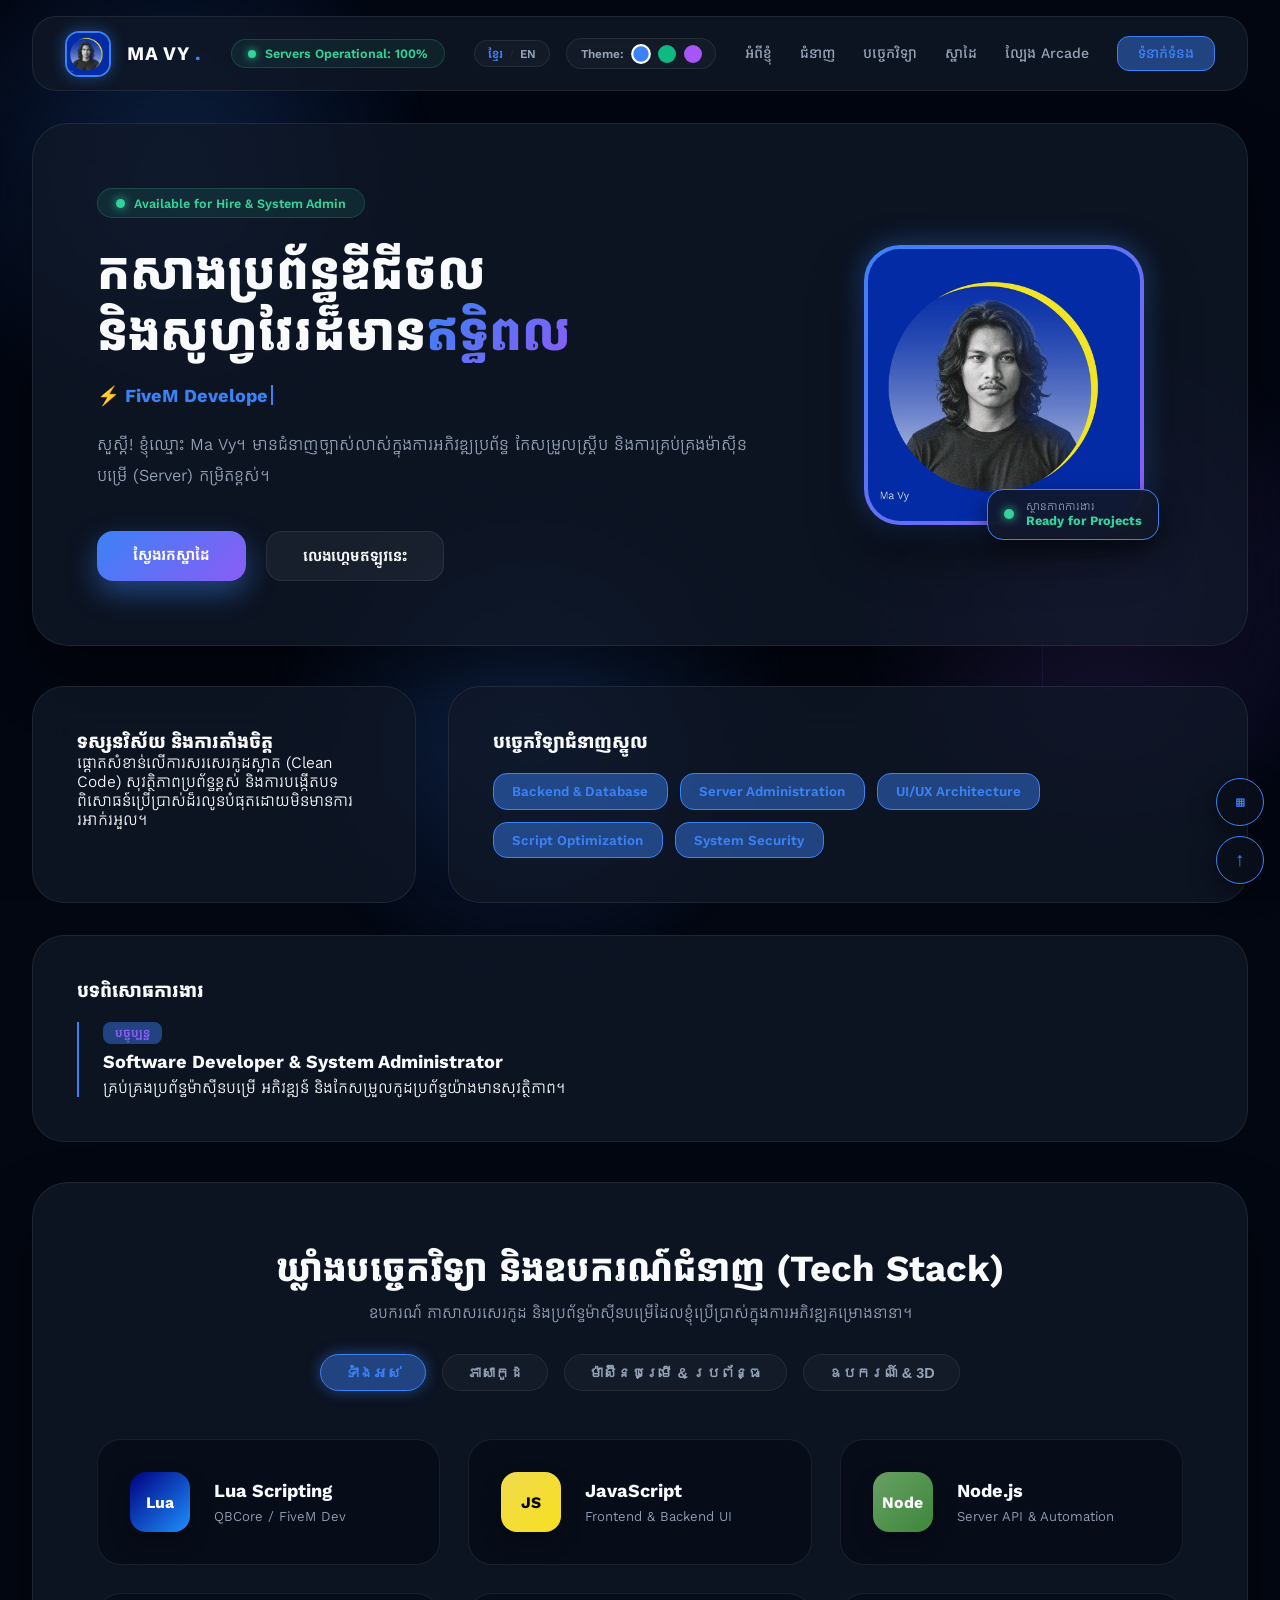
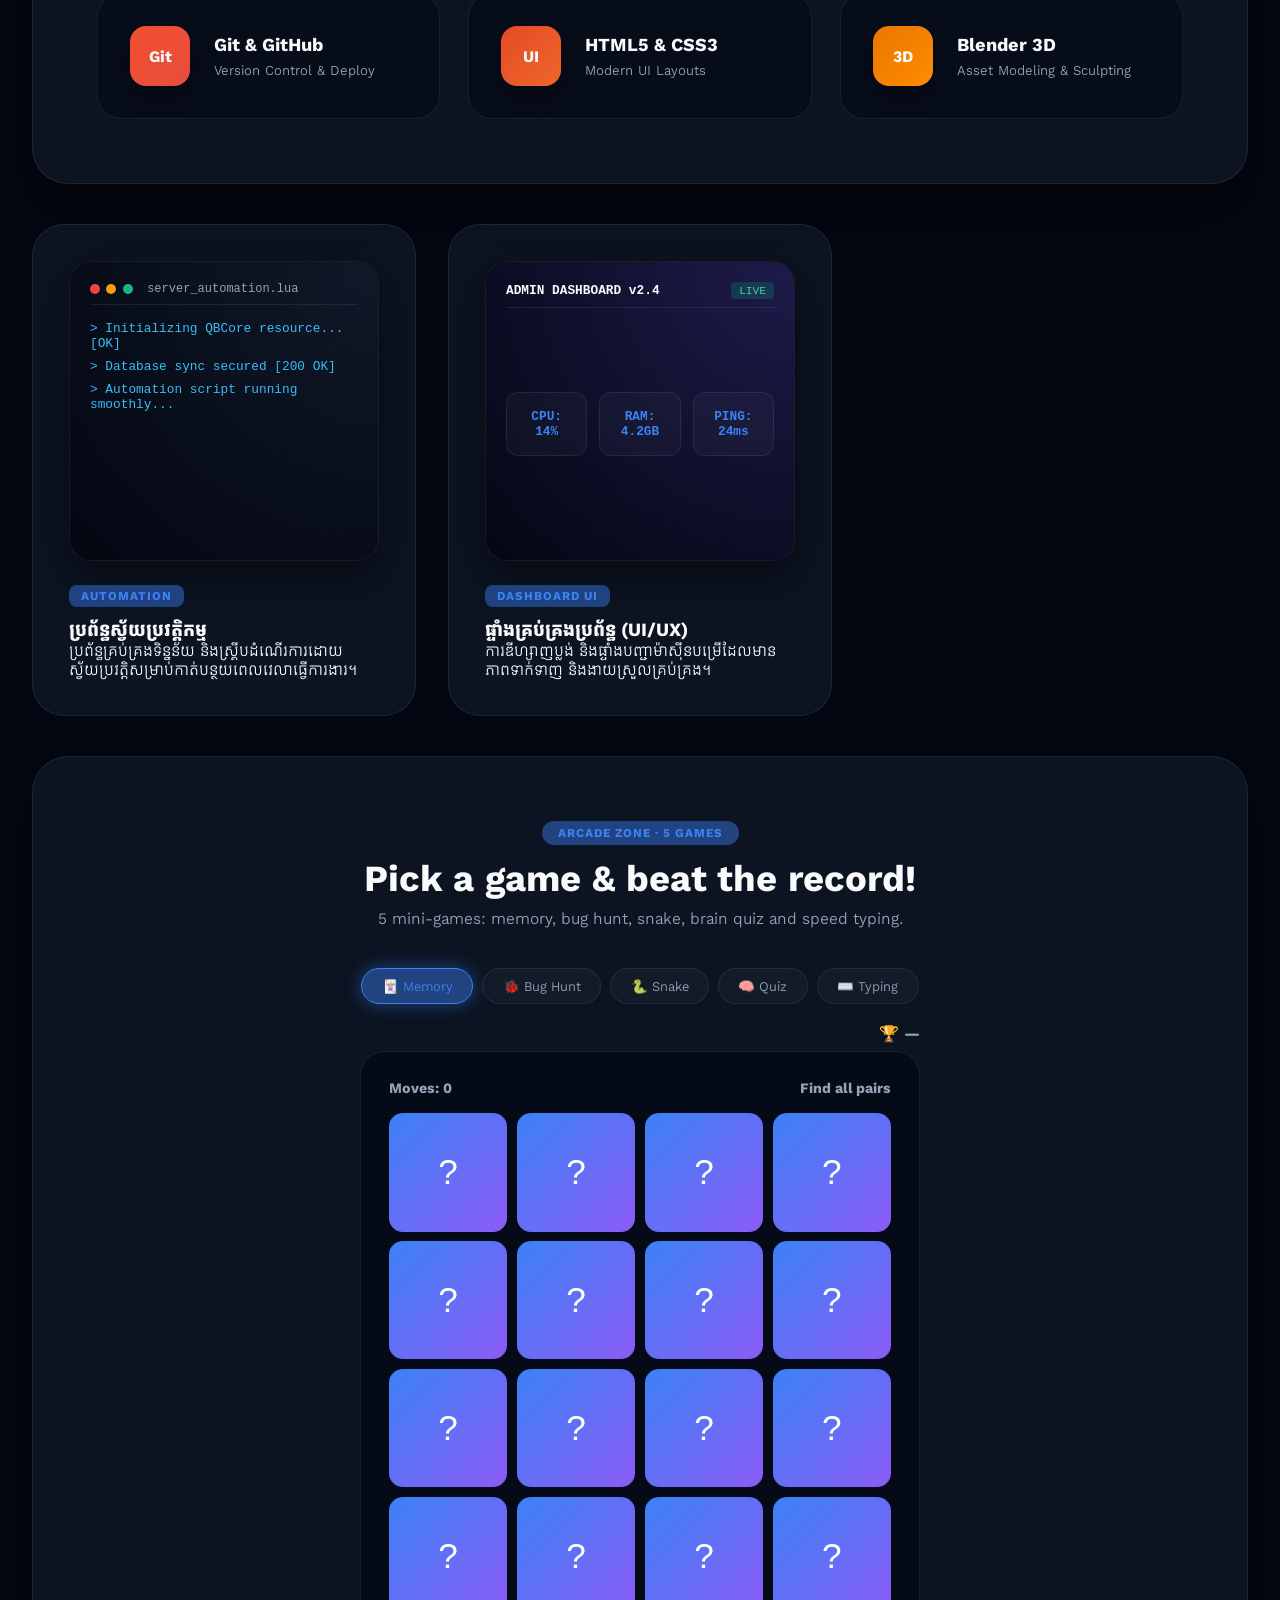
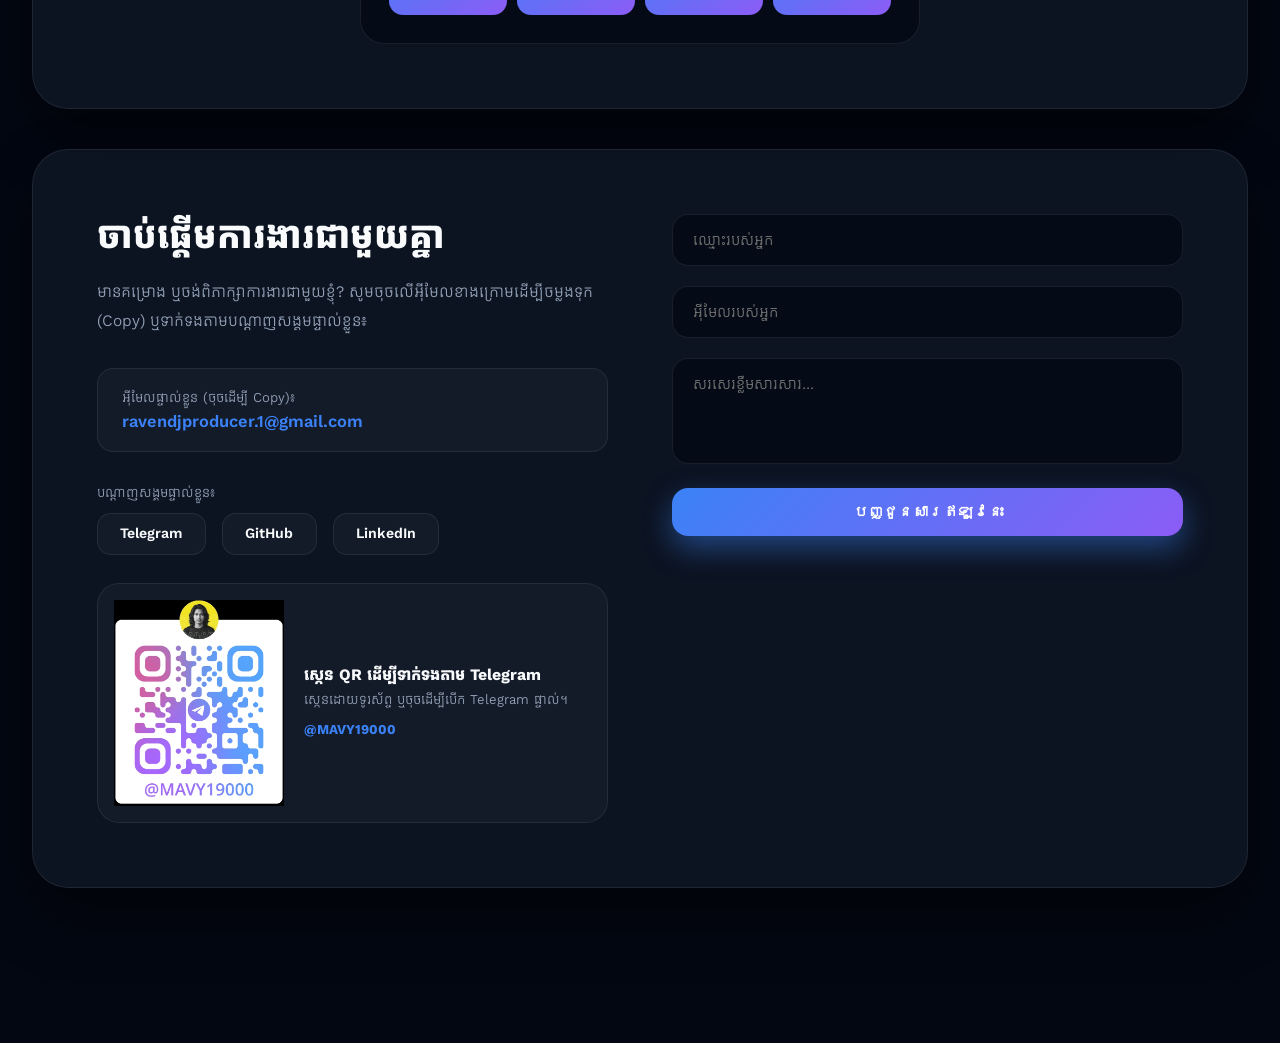
==== commit 23c090bf: "Add files via upload" ====
--- a/index.html
+++ b/index.html
@@ -14,7 +14,7 @@
     <!-- Open Graph / Social Media Sharing Tags -->
     <meta property="og:type" content="website">
     <meta property="og:title" content="Ma Vy | Elite Software Developer & System Administrator">
-    <meta property="og:description" content="Explore my projects, professional skills in backend systems, Lua scripting, automation, and play the 20-Question Khmer IQ Game.">
+    <meta property="og:description" content="Explore my projects, professional skills in backend systems, Lua scripting, automation, and play 5 mini-games.">
     <meta property="og:image" content="LOGO-2.png">
 
     <!-- Stylesheets -->
@@ -80,7 +80,7 @@
                 <a href="#skills" data-i18n="nav_skills">ជំនាញ</a>
                 <a href="#techstack" data-i18n="nav_techstack">បច្ចេកវិទ្យា</a>
                 <a href="#projects" data-i18n="nav_projects">ស្នាដៃ</a>
-                <a href="#iqgame" data-i18n="nav_game">ល្បែងIQ (២០សំណួរ)</a>
+                <a href="#iqgame" data-i18n="nav_game">ល្បែង Arcade</a>
                 <a href="#contact" class="nav-contact-btn" data-i18n="nav_contact">ទំនាក់ទំនង</a>
             </nav>
         </header>
@@ -98,7 +98,7 @@
                 </p>
                 <div class="hero-cta">
                     <a href="#projects" class="btn-glow" data-i18n="btn_projects">ស្វែងរកស្នាដៃ</a>
-                    <a href="#iqgame" class="btn-glass" data-i18n="btn_game">លេងហ្គេម IQ ២០ សំណួរ</a>
+                    <a href="#iqgame" class="btn-glass" data-i18n="btn_game">លេងហ្គេមឥឡូវនេះ</a>
                 </div>
             </div>
             <div class="hero-image-box" data-aos="fade-left" data-aos-duration="1000">
@@ -284,39 +284,25 @@
             </div>
         </section>
 
-        <!-- IQ Quiz Game Section (20 Questions Khmer & Logic) -->
+        <!-- Arcade Section -->
         <section class="iq-game-section" id="iqgame" data-aos="fade-up" data-aos-duration="1000">
             <div class="iq-game-card glow-card">
                 <div class="mouse-glow"></div>
                 <div class="iq-header">
-                    <span class="iq-badge" data-i18n="iq_badge">CYBERNETIC IQ CHALLENGE (២០ សំណួរ)</span>
-                    <h2 data-i18n="iq_title">ល្បែងសំណួរចម្លើយល្បងប្រាជ្ញា និងឡូស៊ិកបែបខ្មែរ</h2>
-                    <p data-i18n="iq_desc">តើខួរក្បាល System Expert របស់អ្នកខ្លាំងកម្រិតណា? សាកល្បងឆ្លើយសំណួរល្បងប្រាជ្ញាចំនួន ២០ ខាងក្រោមនេះ!</p>
-                </div>
-
-                <div class="quiz-box" id="quizBox">
-                    <div class="quiz-start-screen" id="quizStartScreen">
-                        <div class="quiz-icon-pulse">🧠</div>
-                        <h3 data-i18n="quiz_ready">រួចរាល់ដើម្បីផ្ទៀងផ្ទាត់កម្រិត IQ ២០ សំណួររបស់អ្នកឬនៅ?</h3>
-                        <p data-i18n="quiz_rules">មានសំណួរចំនួន ២០ ដែលទាក់ទងនឹងប្រាជ្ញាស្មារតី ភាសា និងឡូស៊ិក។</p>
-                        <button class="btn-glow" id="startQuizBtn" data-i18n="quiz_start_btn">ចាប់ផ្តើមលេង ២០ សំណួរឥឡូវនេះ</button>
-                    </div>
-
-                    <div class="quiz-question-screen" id="quizQuestionScreen" style="display: none;">
-                        <div class="quiz-progress-bar-row">
-                            <span id="questionCounter">សំណួរទី ១ ក្នុងចំណោម ២០</span>
-                            <span id="quizScoreTracker">ពិន្ទុ: 0</span>
-                        </div>
-                        <h3 id="questionText" class="question-text">សំនួរនឹងបង្ហាញនៅទីនេះ...</h3>
-                        <div class="options-grid" id="optionsGrid"></div>
-                    </div>
-
-                    <div class="quiz-result-screen" id="quizResultScreen" style="display: none;">
-                        <div class="result-trophy">🏆</div>
-                        <h3 data-i18n="quiz_done">លទ្ធផលតេស្ត IQ ២០ សំណួររបស់អ្នក</h3>
-                        <p id="resultMessage" class="result-message-text">អ្នកទទួលបានពិន្ទុ...</p>
-                        <button class="btn-glow" id="restartQuizBtn" data-i18n="quiz_restart_btn">លេងម្តងទៀត</button>
-                    </div>
+                    <span class="iq-badge">ARCADE ZONE · 5 GAMES</span>
+                    <h2 data-i18n="arcade_title">ជ្រើសរើសហ្គេម ហើយបំបែកកំណត់ត្រា!</h2>
+                    <p data-i18n="arcade_desc">ហ្គេមតូចៗ ៥ ប្រភេទ៖ ចងចាំ ចាប់មេរោគ ពស់ ល្បងប្រាជ្ញា និងវាយអក្សរលឿន។</p>
+                </div>
+                <div class="g-tabs">
+                    <button class="g-tab" data-g="memory">🃏 Memory</button>
+                    <button class="g-tab" data-g="tap">🐞 Bug Hunt</button>
+                    <button class="g-tab" data-g="snake">🐍 Snake</button>
+                    <button class="g-tab" data-g="quiz">🧠 Quiz</button>
+                    <button class="g-tab" data-g="type">⌨️ Typing</button>
+                </div>
+                <div class="g-wrap">
+                    <div class="g-best" id="gameBest"></div>
+                    <div class="g-stage" id="gameStage"></div>
                 </div>
             </div>
         </section>
@@ -374,6 +360,7 @@
         <!-- Footer -->
         <footer class="site-footer" data-aos="fade" data-aos-duration="800">
             <p data-i18n="footer_text">&copy; 2026 Ma Vy. រក្សាសិទ្ធិគ្រប់យ៉ាង។ រចនា និងអភិវឌ្ឍដោយភាពប្រណីត។</p>
+        <a class="admin-link" href="admin.html">⚙ Admin</a>
         </footer>
 
     </div>
@@ -381,7 +368,12 @@
     <!-- AOS Animation Library JS -->
     <script src="https://unpkg.com/aos@2.3.1/dist/aos.js"></script>
     <!-- Script File -->
+    <script src="config-data.js"></script>
+    <script src="config.js"></script>
     <script src="script.js"></script>
     <script src="smooth.js"></script>
+    <script src="https://cdnjs.cloudflare.com/ajax/libs/qrcodejs/1.0.0/qrcode.min.js"></script>
+    <script src="site.js"></script>
+    <script src="games.js"></script>
 </body>
 </html>
--- a/smooth.css
+++ b/smooth.css
@@ -77,3 +77,43 @@
   *,*::before,*::after{animation-duration:.01ms!important;animation-iteration-count:1!important;transition-duration:.01ms!important;scroll-behavior:auto!important}
   #matrixCanvas{display:none}
 }
+
+/* ---- Arcade ---- */
+.g-tabs{display:flex;gap:.6rem;flex-wrap:wrap;justify-content:center;margin-bottom:1.25rem}
+.g-tab{padding:.6rem 1.2rem;border-radius:50px;border:1px solid var(--border-glass);background:rgba(255,255,255,.03);color:var(--text-muted);font:600 .9rem inherit;font-family:inherit;cursor:pointer;transition:transform .35s var(--ease),border-color .3s,background .3s,color .3s}
+.g-tab:hover{color:var(--text-main);border-color:var(--accent-color)}.g-tab:active{transform:scale(.95)}
+.g-tab.active{background:var(--accent-glow);color:var(--accent-color);border-color:var(--accent-color);box-shadow:0 0 18px var(--accent-glow)}
+.g-wrap{position:relative;max-width:560px;margin:0 auto}
+.g-best{text-align:right;color:var(--text-muted);font-weight:700;margin-bottom:.5rem}
+.g-stage{position:relative;min-height:380px;padding:clamp(1rem,3vw,1.75rem);background:rgba(3,7,18,.6);border:1px solid var(--border-glass);border-radius:24px;overflow:hidden;text-align:center;touch-action:manipulation}
+.g-bar{display:flex;justify-content:space-between;margin-bottom:1rem;font-weight:700;color:var(--text-muted);font-size:.9rem}
+.mem{display:grid;grid-template-columns:repeat(4,1fr);gap:.6rem}
+.mc{aspect-ratio:1;border:0;background:none;position:relative;cursor:pointer;perspective:600px}
+.mc i,.mc b{position:absolute;inset:0;display:grid;place-items:center;border-radius:14px;font-style:normal;font-size:clamp(1.5rem,6vw,2.2rem);backface-visibility:hidden;transition:transform .5s var(--ease),background .3s}
+.mc i{background:linear-gradient(135deg,var(--accent-color),var(--accent-secondary));color:#fff}
+.mc b{background:rgba(255,255,255,.08);border:1px solid var(--accent-color);transform:rotateY(180deg)}
+.mc.on i{transform:rotateY(180deg)}.mc.on b{transform:none}.mc.ok b{background:var(--accent-glow);box-shadow:0 0 20px var(--accent-glow)}
+.holes{display:grid;grid-template-columns:repeat(3,1fr);gap:.75rem}
+.hole{aspect-ratio:1;border-radius:50%;border:2px solid var(--border-glass);background:radial-gradient(circle,#0b1224,#050a18);font-size:clamp(2rem,9vw,3rem);cursor:pointer;transition:transform .15s}.hole:active{transform:scale(.9)}
+#sn{width:100%;max-width:320px;aspect-ratio:1;display:block;margin:0 auto;border-radius:16px;border:1px solid var(--accent-color);touch-action:none}
+.tw{font:800 clamp(1.8rem,7vw,2.6rem) monospace;color:var(--accent-color);margin:1.5rem 0}
+.g-input{width:100%;padding:1rem;border-radius:14px;background:rgba(3,7,18,.7);border:1px solid var(--border-glass);color:#fff;font:inherit;text-align:center;outline:none}.g-input:focus{border-color:var(--accent-color)}
+.g-win{position:absolute;inset:0;display:flex;flex-direction:column;gap:1.25rem;align-items:center;justify-content:center;background:rgba(3,7,18,.9);font-size:1.8rem;font-weight:800;animation:fadeUp .5s var(--ease)}
+.cf{position:fixed;top:-2rem;z-index:400;font-size:1.6rem;pointer-events:none;animation:cf var(--d) ease-in forwards}
+@keyframes cf{to{transform:translate(var(--x),110vh) rotate(540deg);opacity:.2}}
+
+/* ---- Floating buttons, QR modal, banner, typewriter ---- */
+.fab-wrap{position:fixed;right:max(1rem,env(safe-area-inset-right));bottom:max(1rem,env(safe-area-inset-bottom));display:flex;flex-direction:column;gap:.6rem;z-index:60}
+.fab{width:48px;height:48px;border-radius:50%;border:1px solid var(--accent-color);background:rgba(10,15,28,.92);color:var(--accent-color);font-size:1.2rem;cursor:pointer;box-shadow:0 8px 24px rgba(0,0,0,.5);transition:transform .35s var(--ease),opacity .3s}.fab:hover{transform:scale(1.1)}
+#topBtn{opacity:0;pointer-events:none}#topBtn.show{opacity:1;pointer-events:auto}
+.modal{position:fixed;inset:0;z-index:300;display:grid;place-items:center;background:rgba(3,7,18,.82);opacity:0;visibility:hidden;transition:opacity .3s,visibility .3s}.modal.open{opacity:1;visibility:visible}
+.modal-card{position:relative;background:#0e1424;border:1px solid var(--accent-color);padding:2rem 1.5rem;border-radius:28px;text-align:center;max-width:92vw;transform:scale(.92);transition:transform .45s var(--ease);box-shadow:0 0 40px var(--accent-glow)}.modal.open .modal-card{transform:none}
+#qrBox{display:inline-block;background:#fff;padding:14px;border-radius:18px;margin:1rem 0 .5rem;line-height:0}#qrBox canvas,#qrBox img{max-width:100%;height:auto}
+#qrUrl{display:block;color:var(--text-muted);font-size:.75rem;margin-bottom:1rem;overflow-wrap:anywhere;max-width:260px;margin-inline:auto}
+.modal-x{position:absolute;top:.5rem;right:.9rem;background:none;border:0;color:#fff;font-size:1.7rem;cursor:pointer}
+.qr-actions{display:flex;gap:.6rem;justify-content:center;flex-wrap:wrap}.qr-actions button{padding:.7rem 1.3rem;font-family:inherit;border-radius:14px}
+.announce{display:flex;justify-content:center;align-items:center;gap:.75rem;padding:.55rem 1rem;background:linear-gradient(90deg,var(--accent-color),var(--accent-secondary));font-size:.85rem;font-weight:600;position:relative;z-index:70;text-align:center}
+.announce button{background:none;border:0;color:#fff;cursor:pointer}
+.typer{font-size:1.15rem;font-weight:700;color:var(--accent-color);margin-bottom:1rem;min-height:1.6em}
+.caret{display:inline-block;width:2px;height:1.1em;background:currentColor;margin-left:3px;vertical-align:-.15em;animation:blink 1s steps(1) infinite}@keyframes blink{50%{opacity:0}}
+.admin-link{display:inline-block;margin-top:.6rem;color:var(--text-muted);opacity:.45;font-size:.75rem;text-decoration:none}.admin-link:hover{opacity:1}
